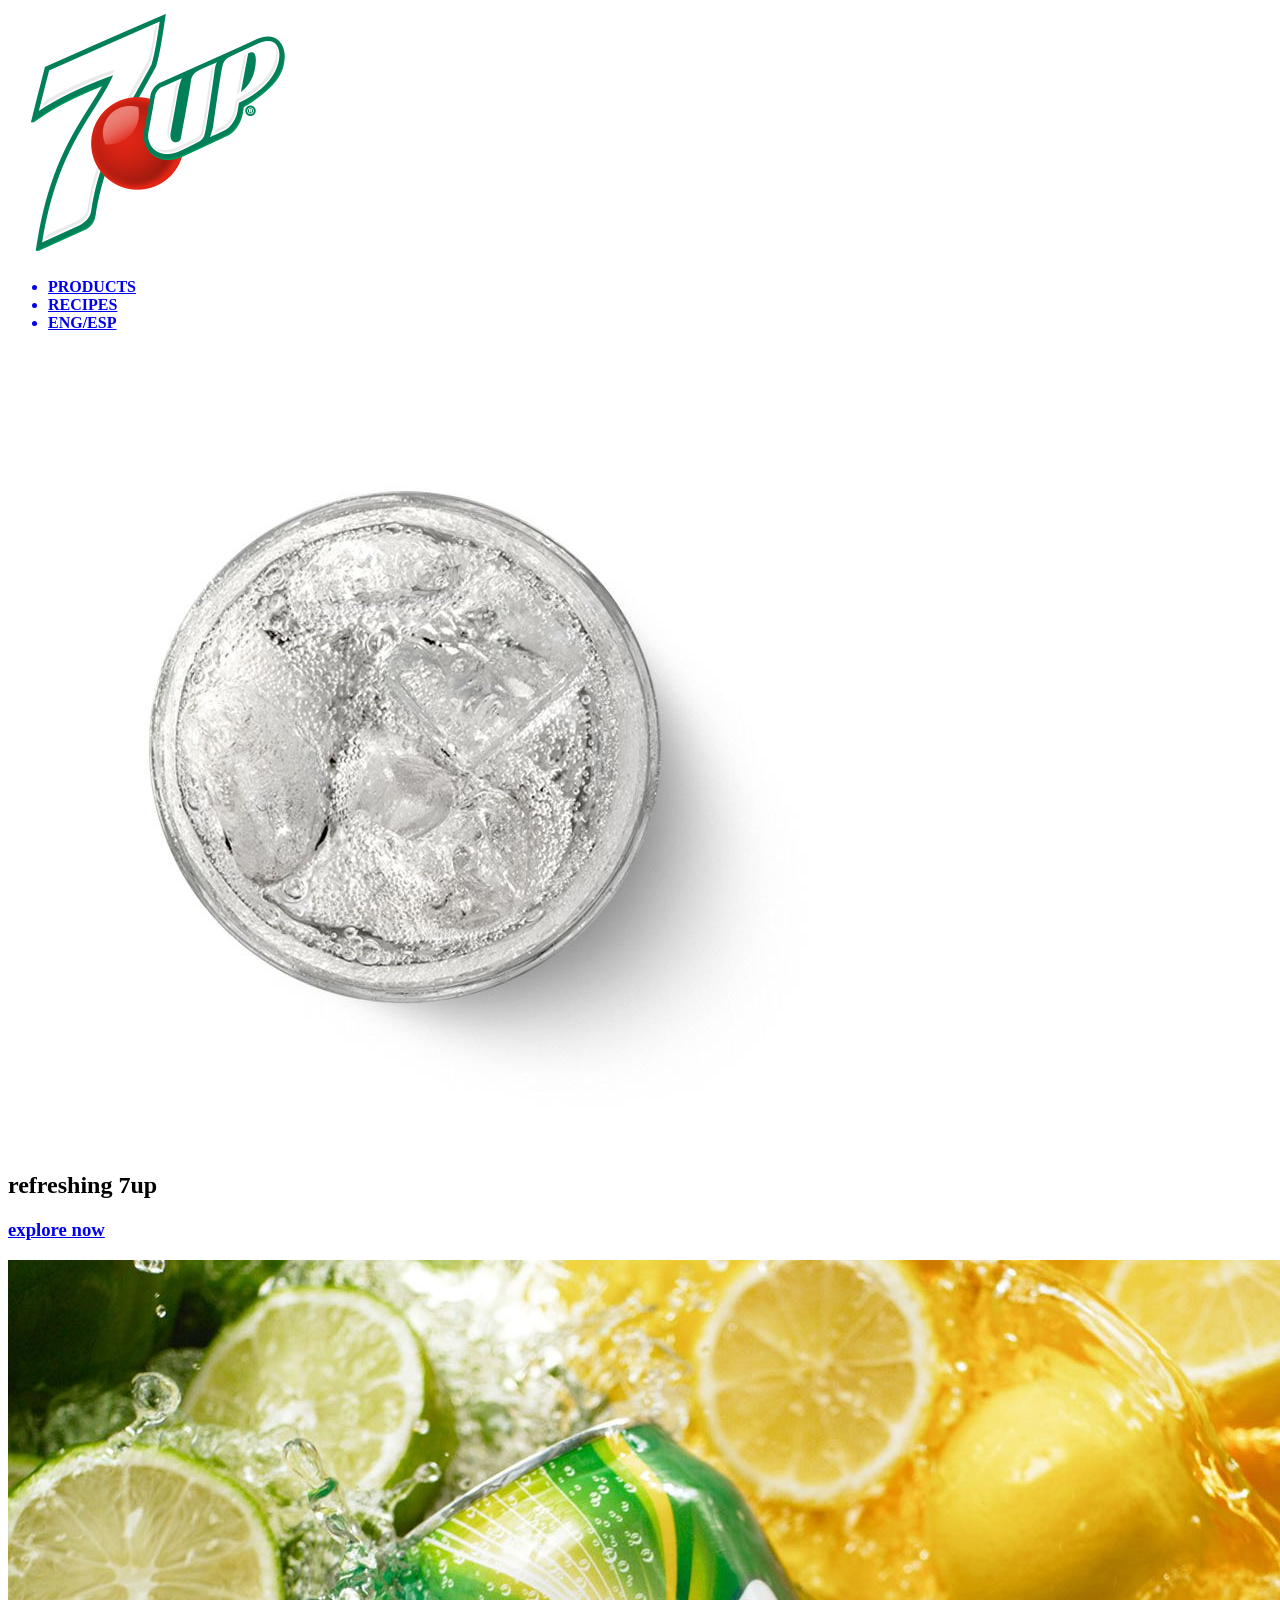
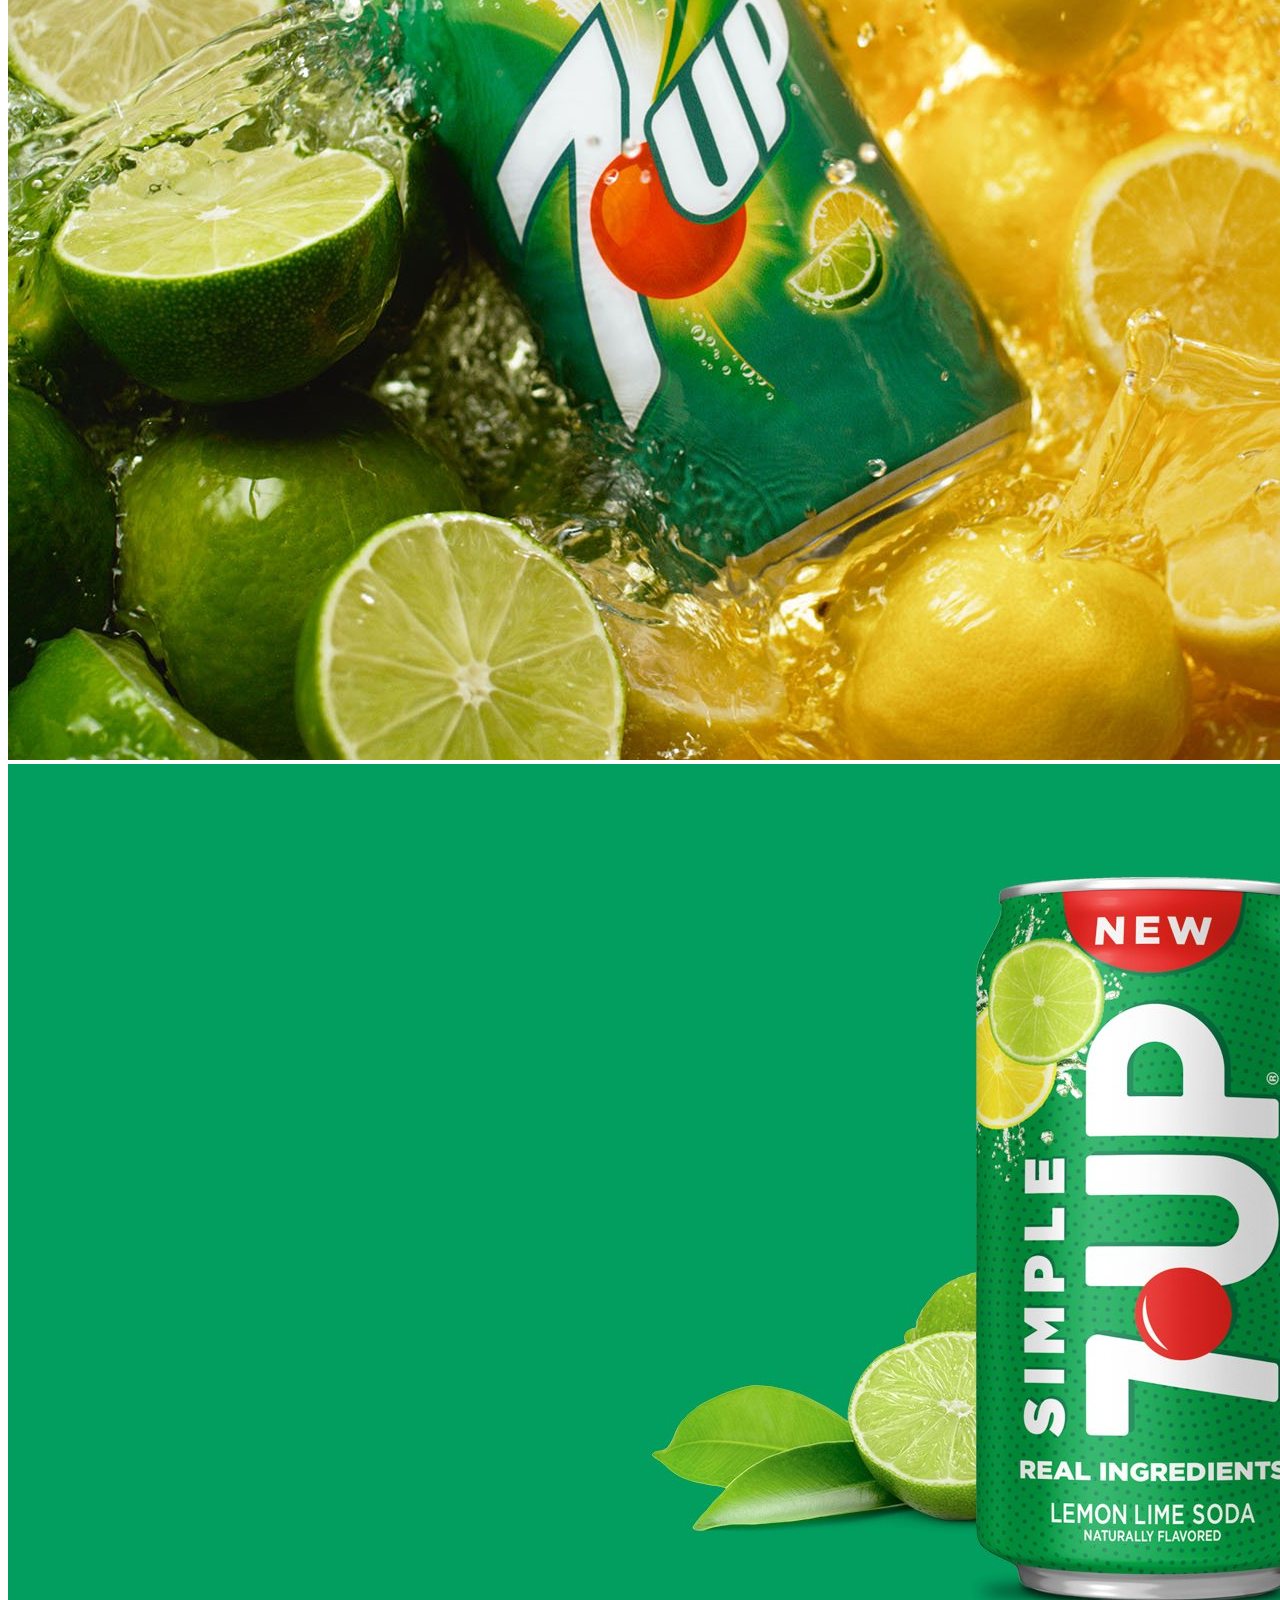
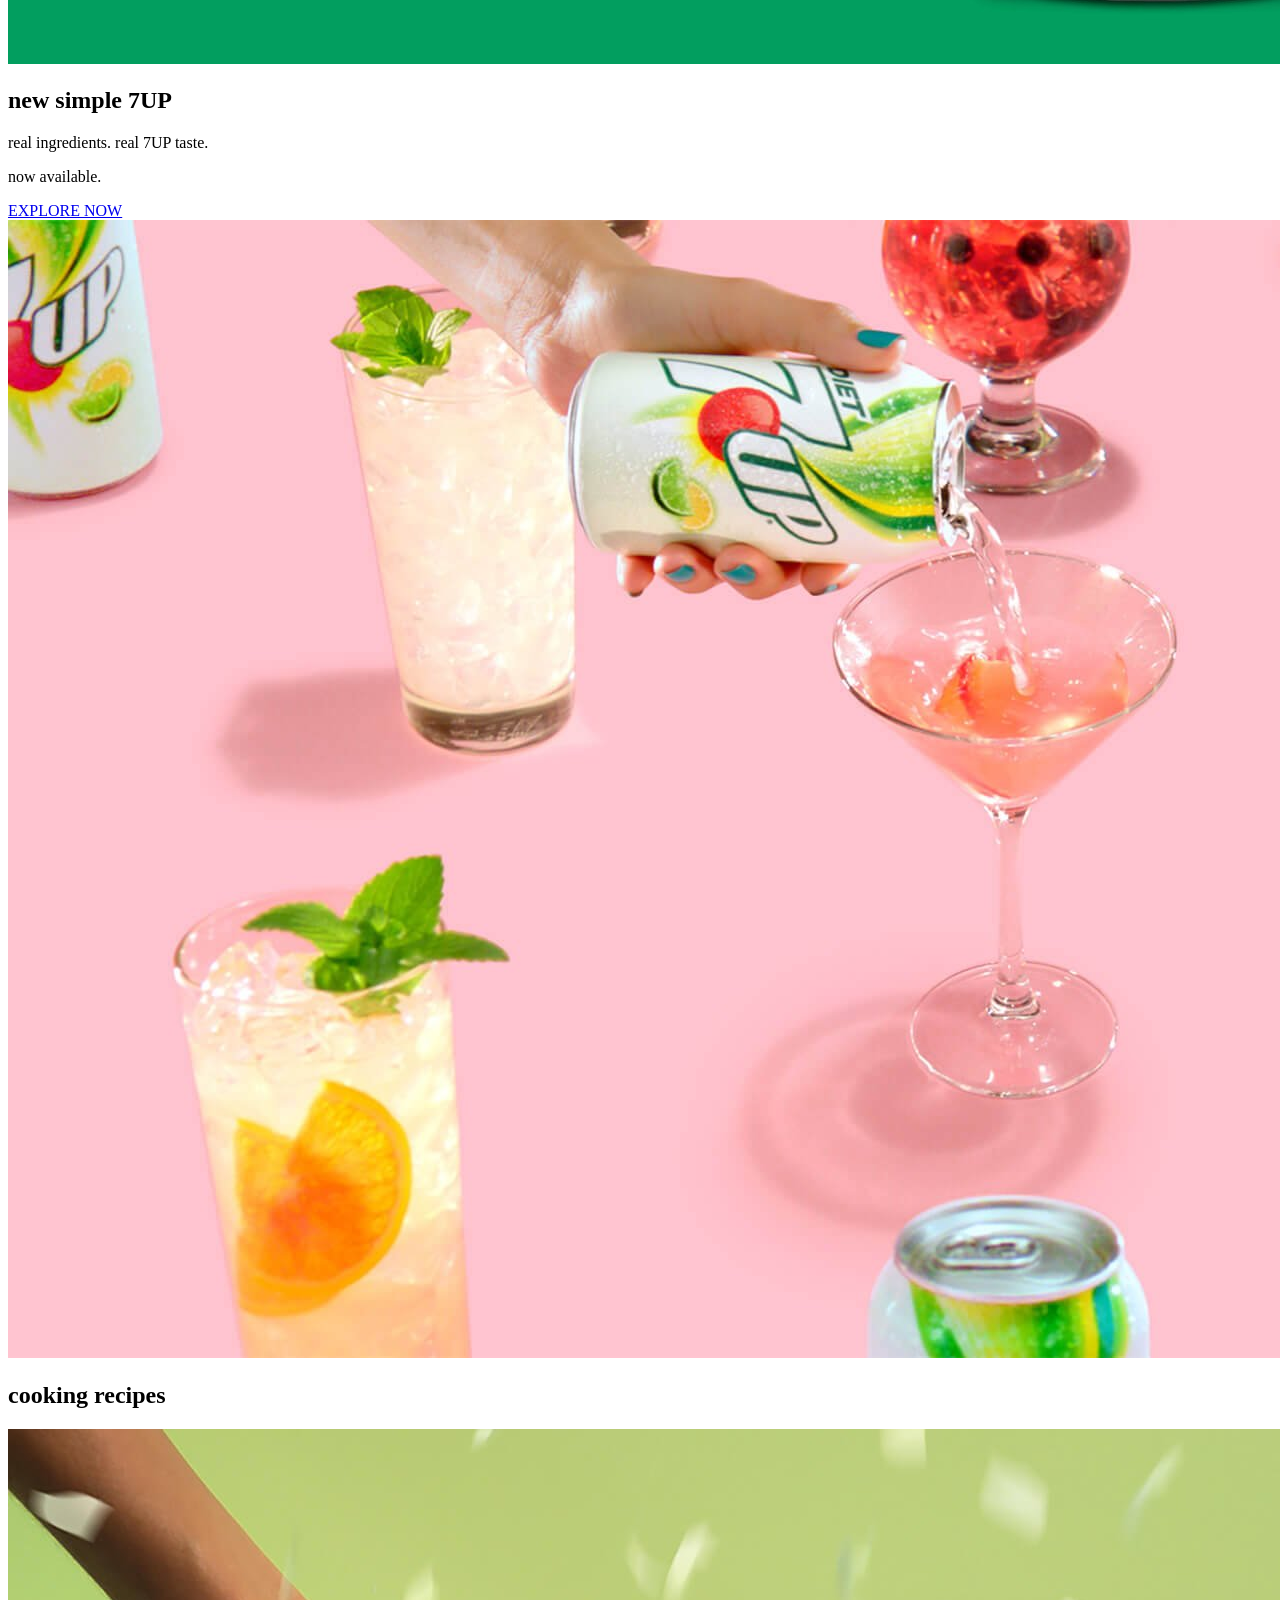
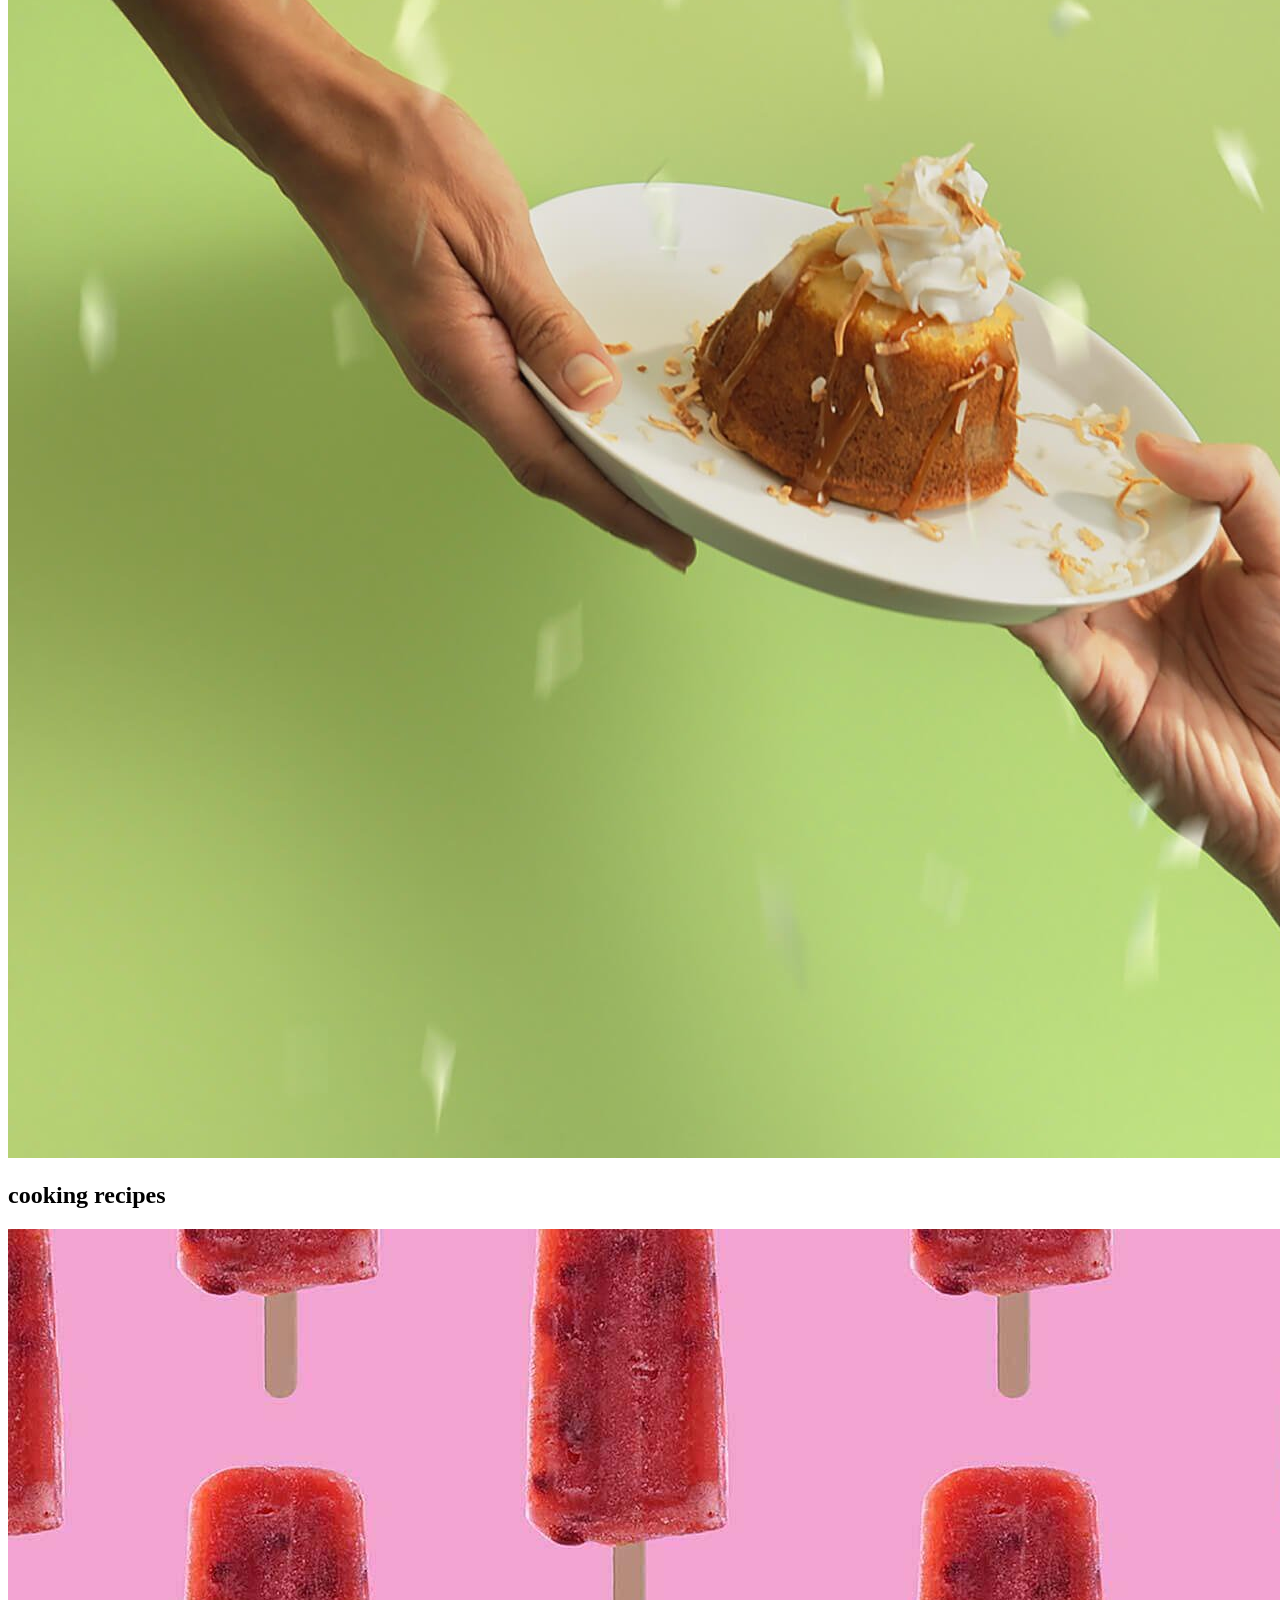
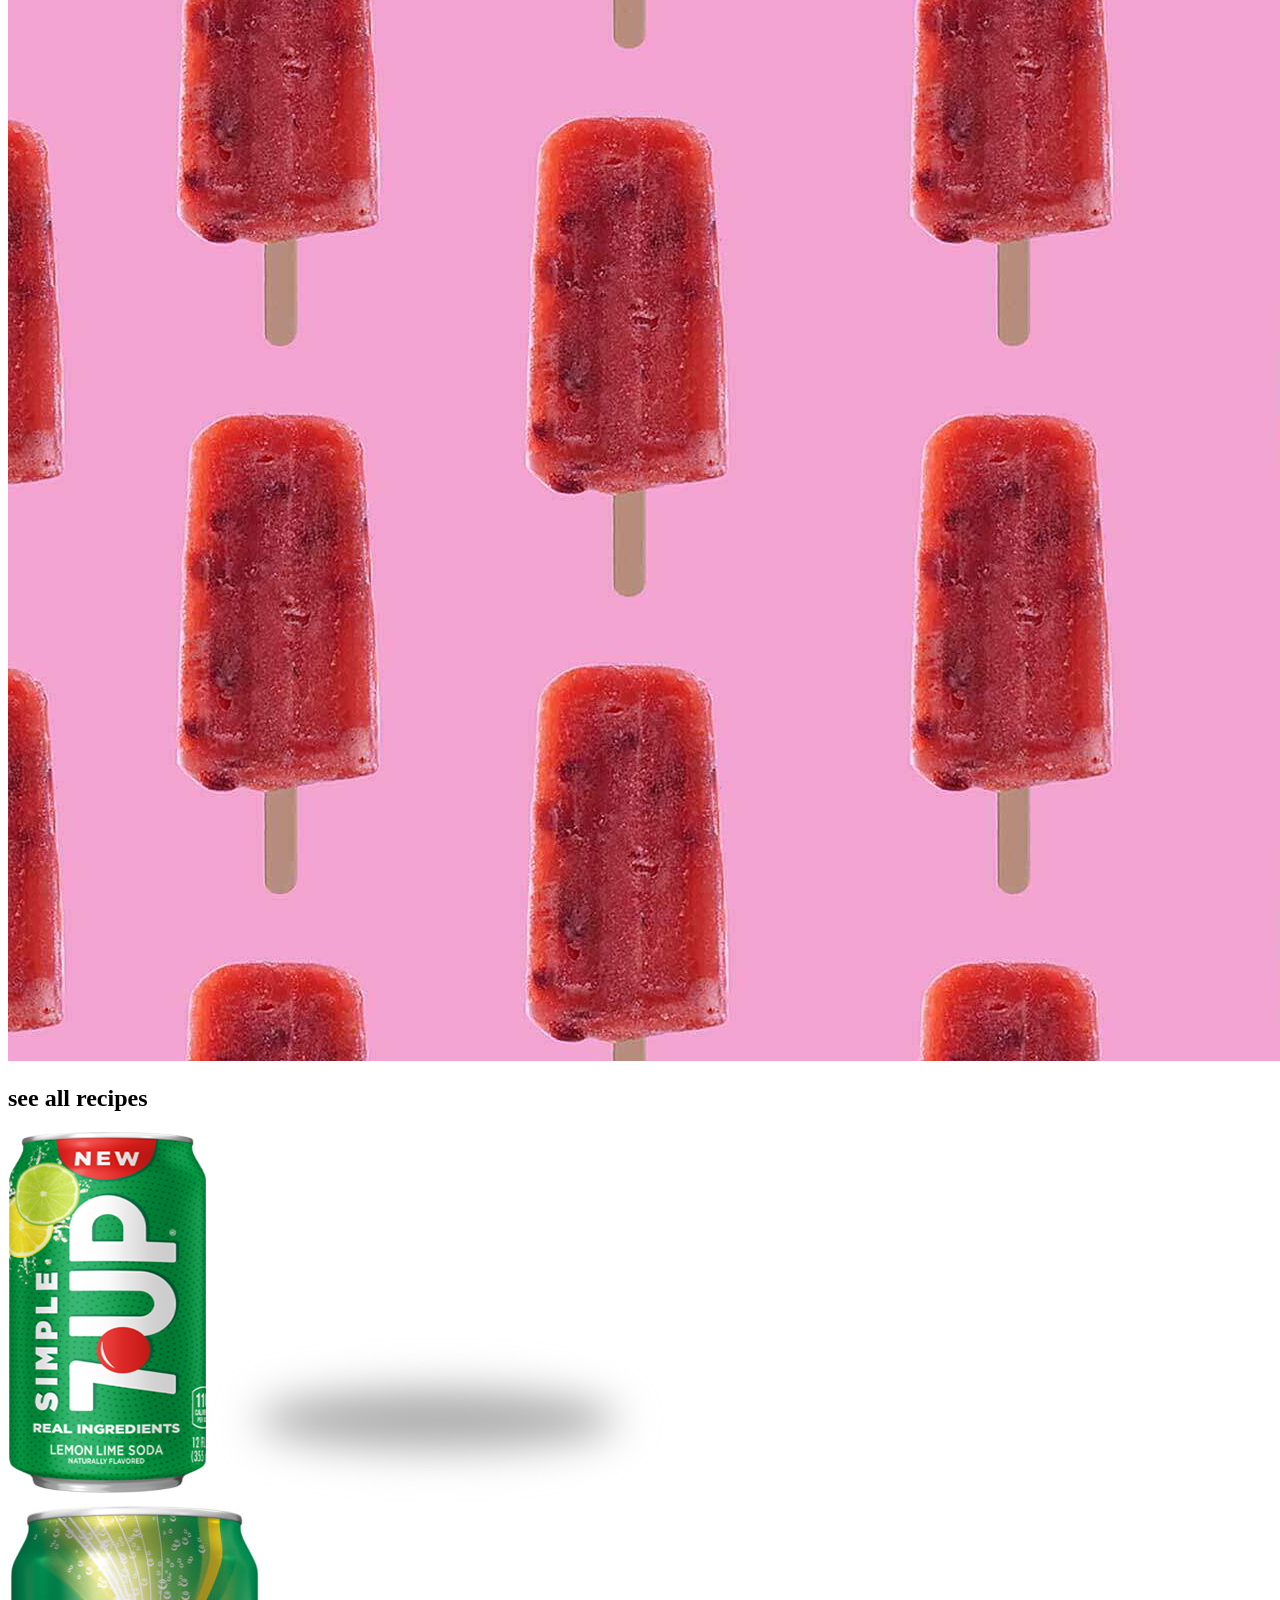
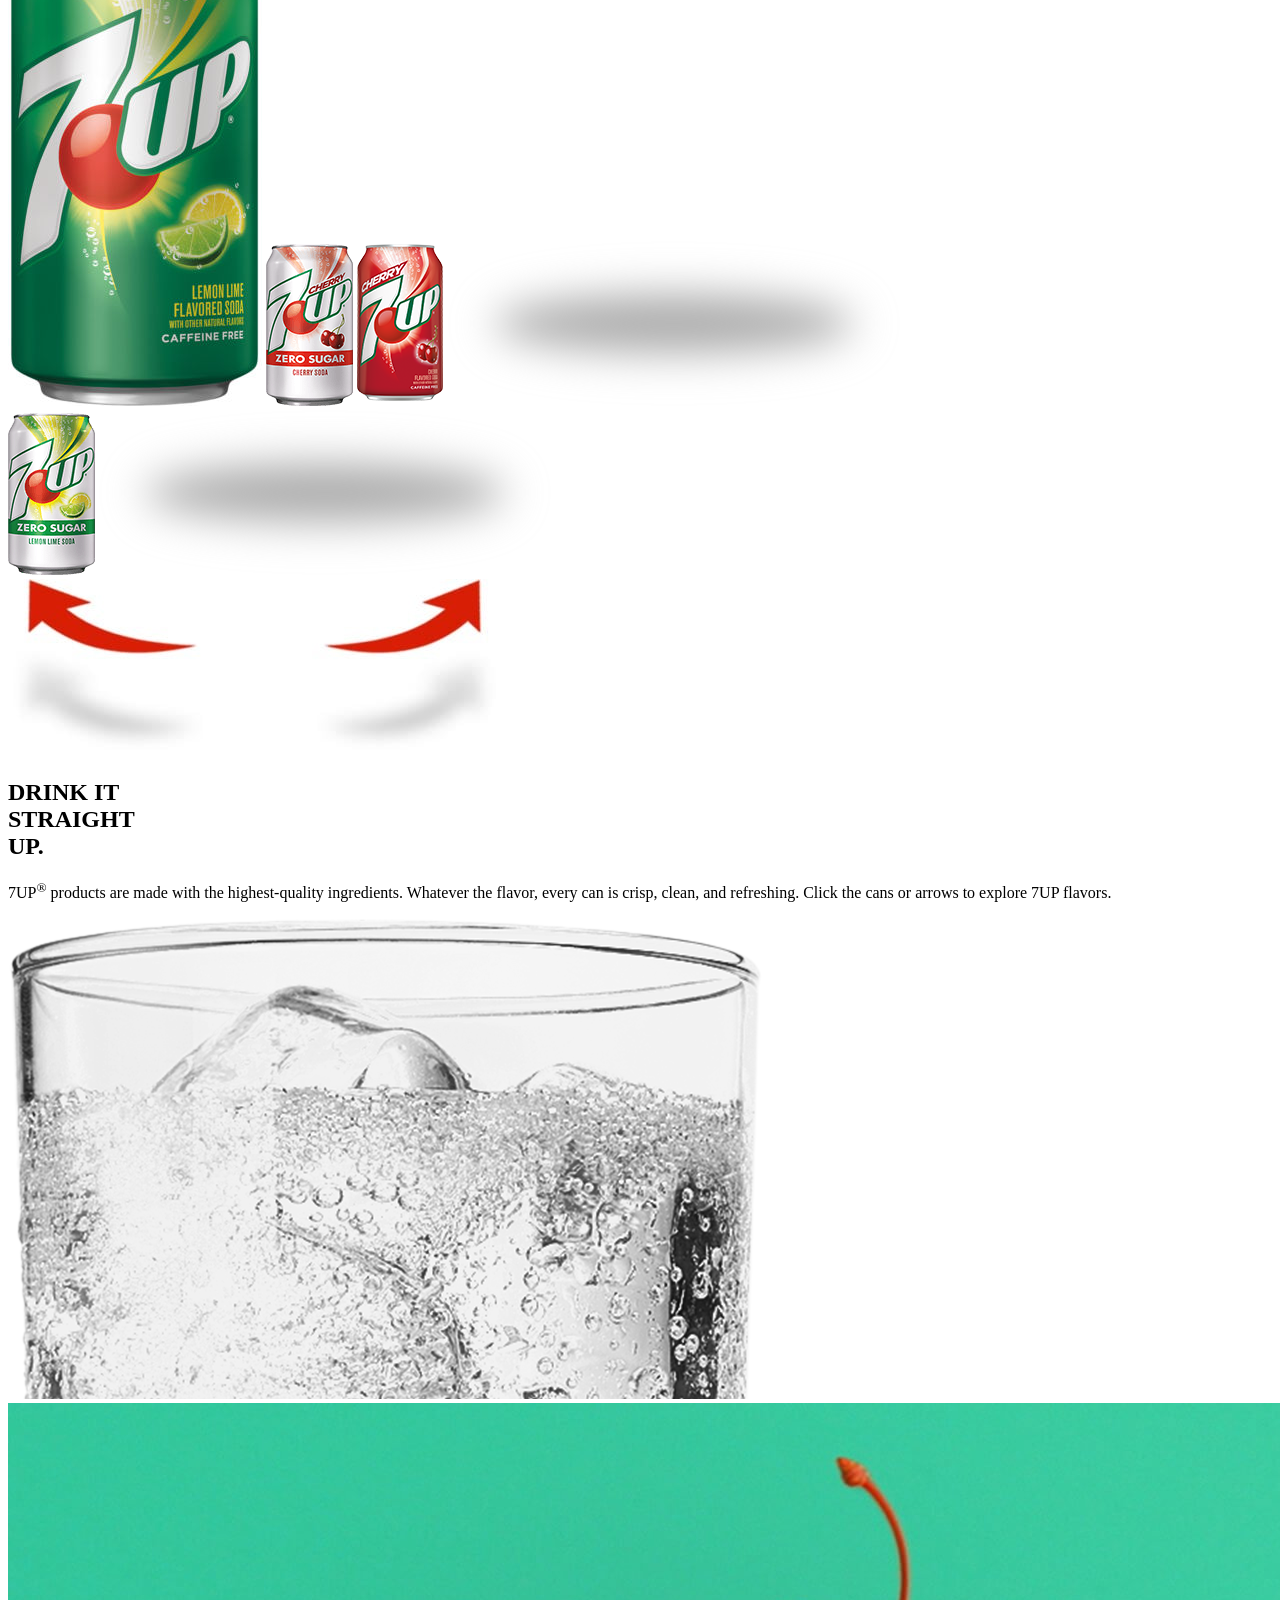
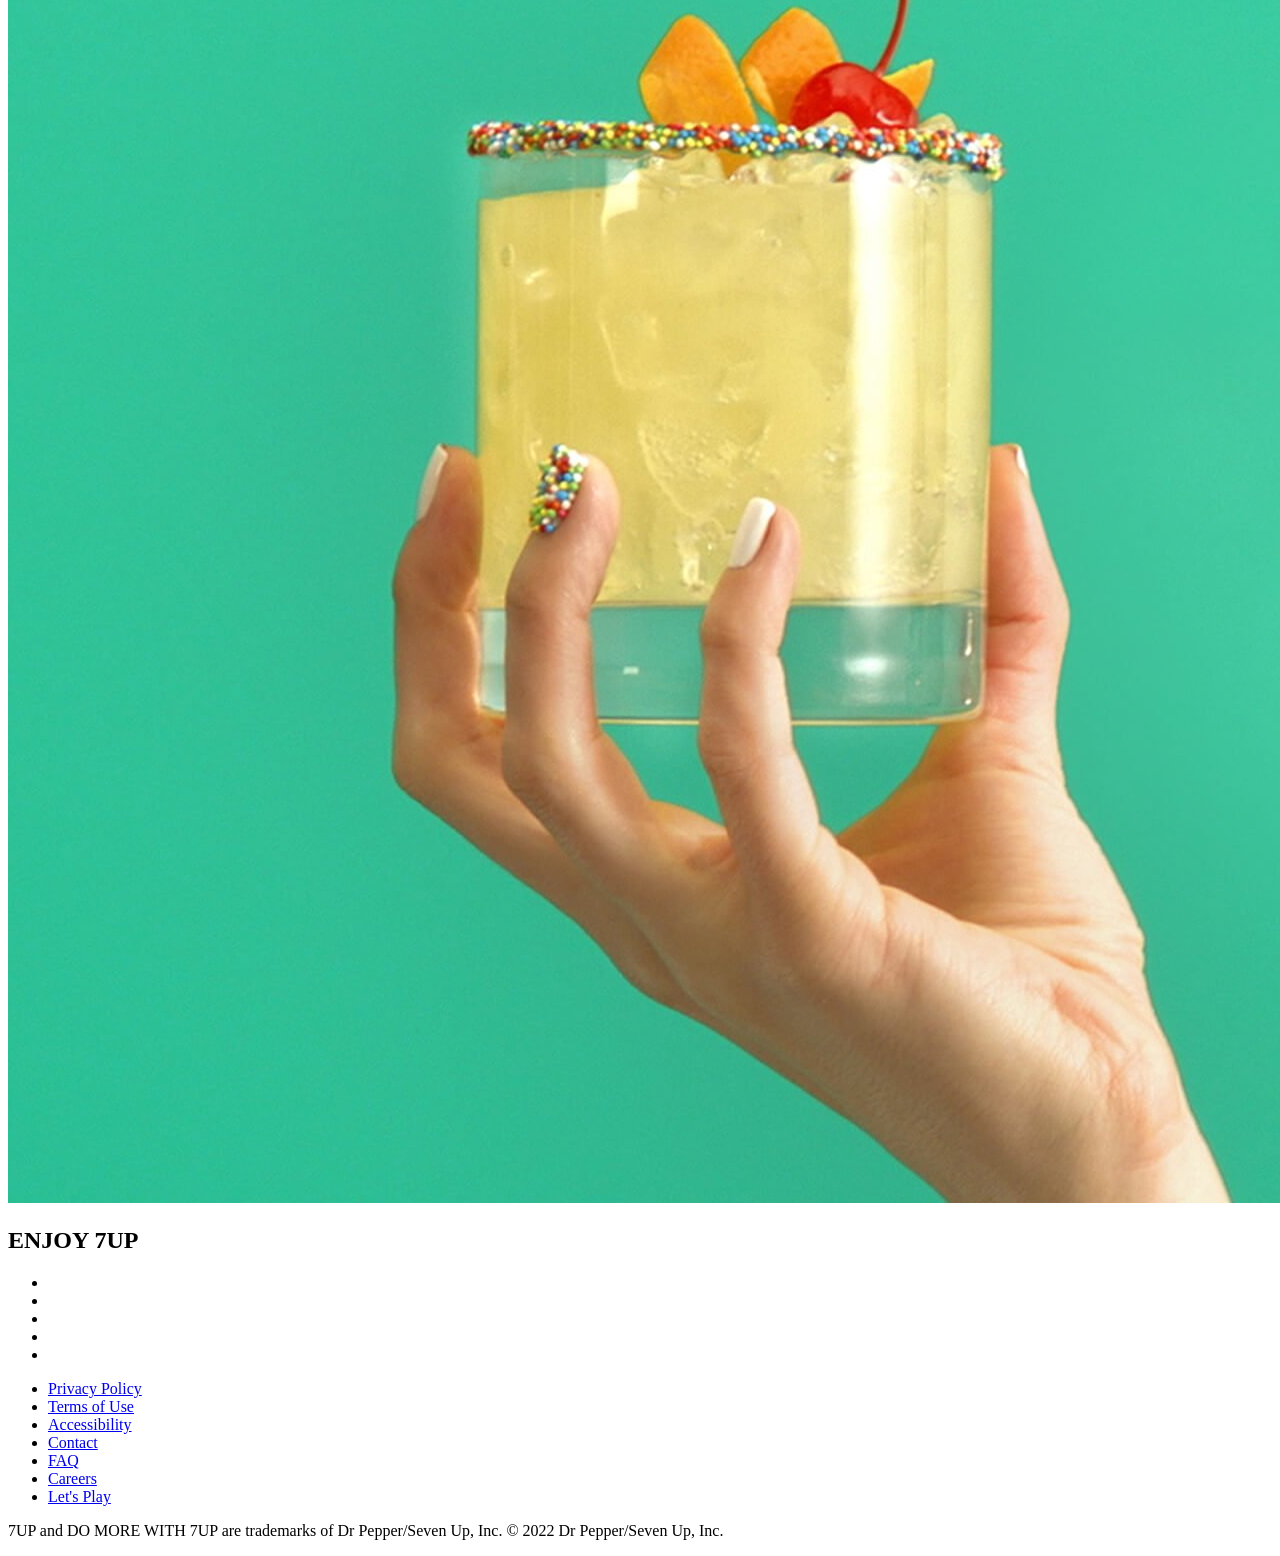
==== index.html @ 6bbe176e "fontawesome api link added" ====
<!DOCTYPE html>
<html lang="en">

<head>
    <meta charset="UTF-8">
    <meta http-equiv="X-UA-Compatible" content="IE=edge">
    <meta name="viewport" content="width=device-width, initial-scale=1.0">
    <title>Document</title>
    
    <link rel="stylesheet" href="css/style.css">

    <!-- Google Fonts -->
    <link rel="preconnect" href="https://fonts.googleapis.com">
    <link rel="preconnect" href="https://fonts.gstatic.com" crossorigin>
    <link
        href="https://fonts.googleapis.com/css2?family=Dancing+Script:wght@500&family=Nobile:wght@500&family=Roboto:wght@500&display=swap"
        rel="stylesheet">

</head>

<body>
    <section id="navigation">
        <nav class="navbar">

            <img src="images/7up-logo.png" alt="">

            <i class="fa-solid fa-bars"></i>

            <ul class="links">
                <a href="#">
                    <li style="font-weight: 600;">PRODUCTS</li>
                </a>
                <a href="#">
                    <li style="font-weight: 600;">RECIPES</li>
                </a>
                <a href="#">
                    <li style="font-weight: 600;">ENG/ESP</li>
                </a>
                <a href="#"><i class="fa-solid fa-magnifying-glass"></i></a>
            </ul>
        </nav>
    </section>

    <!-- HERO -->

    <section>
        <div class="hero">
            <div>
                <img src="images/7up.jpg" class="hero1stimg" alt="">
                <h2 class="refresh">refreshing 7up</h2>
                <a href="#">
                    <h3 class="link">explore now</h3>
                </a>
            </div>
            <div>
                <img src="images/7up_featured.jpg" class="hero2ndimg" alt="">
            </div>
        </div>
    </section>

    <!-- SECOND SECTION -->
    <section>
        <div class="simplebanner">
            <img src="images/7up-simple-banner.jpg" class="bannerimg" alt="">
            <div class="simple7up">
                <h1>new simple 7UP</h1>
                <P>real ingredients. real 7UP taste.</P>
                <P class="p2">now available.</P>
                <a href="#">
                    EXPLORE NOW
                </a>
            </div>
        </div>
        <div class="one">
            <img src="images/module_cocktail.jpg" alt="">
            <h1>cooking recipes</h1>
        </div>
        <div class="two">
            <img src="images/module_cooking.jpg" alt="">
            <h1>cooking recipes</h1>
        </div>
        <div class="three">
            <img src="images/module_seeall.jpg" alt="">
            <h1>see all recipes</h1>
        </div>
    </section>

    <section class="carousel">
        <div class="part1">
            <div>
                <img src="images/img1.png" class="image1" alt="">
                <img src="images/bottle-shadow.png" class="image1shadow" alt="">
            </div>
            <div class="c2">
                <img src="images/img2.jpg" class="image2" alt="">
                <img src="images/img2bkshadow.png" class="backshadow" alt="">
                <img src="images/img2bkshadow2.png" class="backshadow1" alt="">
                <img src="images/bottle-shadow.png" class="image2shadow" alt="">
            </div>
            <div class="c3">
                <img src="images/img3.png" class="image3" alt="">
                <img src="images/bottle-shadow.png" class="image3shadow" alt="">
            </div>
            <img src="images/arrows-products.jpg" class="arrows" alt="">
        </div>
        <div class="part2">
            <h1>DRINK IT
                <br>
                STRAIGHT
                <br>
                UP<span class="redstop">.</span>
            </h1>

            <p>
                7UP<sup>®</sup> products are made with the highest-quality ingredients. Whatever the flavor, every can
                is crisp, clean, and refreshing. Click the cans or arrows to explore 7UP flavors.
            </p>

            <img src="images/product_glass.png" alt="">
        </div>
    </section>

    <!-- FOOTER SECTION -->

    <section id="footer">
        <div class="contain">
            <img src="images/footer-bg.jpg" class="footerimg" alt="">

            <div class="enjoy">
                <h1>ENJOY 7UP</h1>
            </div>

            <div class="footerbox">
                <nav class="footerbar">
                    <ul>
                        <li><a href="#"><i class="fa-brands fa-facebook-f navcontent"></i></a></li>
                        <li><a href="#"><i class="fa-brands fa-pinterest  navcontent"></i></a></li>
                        <li><a href="#"><i class="fa-brands fa-instagram  navcontent"></i></a></li>
                        <li><a href="#"><i class="fa-brands fa-twitter  navcontent"></i></a></li>
                        <li><a href="#"><i class="fa-brands fa-youtube  navcontent"></i></a></li>
                    </ul>
                    <ul class="footerlinks">
                        <li><a href="#" class="navcontent fl"> Privacy Policy</a></li>
                        <li><a href="#" class="navcontent fl">Terms of Use</a></li>
                        <li><a href="#" class="navcontent fl">Accessibility</a></li>
                        <li><a href="#" class="navcontent fl">Contact</a></li>
                        <li><a href="#" class="navcontent fl">FAQ</a></li>
                        <li><a href="#" class="navcontent fl">Careers</a></li>
                        <li><a href="#" class="navcontent fl">Let's Play</a></li>
                    </ul>
                </nav>
                <p>7UP and DO MORE WITH 7UP are trademarks of Dr Pepper/Seven Up, Inc. © 2022 Dr Pepper/Seven Up, Inc.
                </p>
            </div>
        </div>
    </section>
</body>

</html>
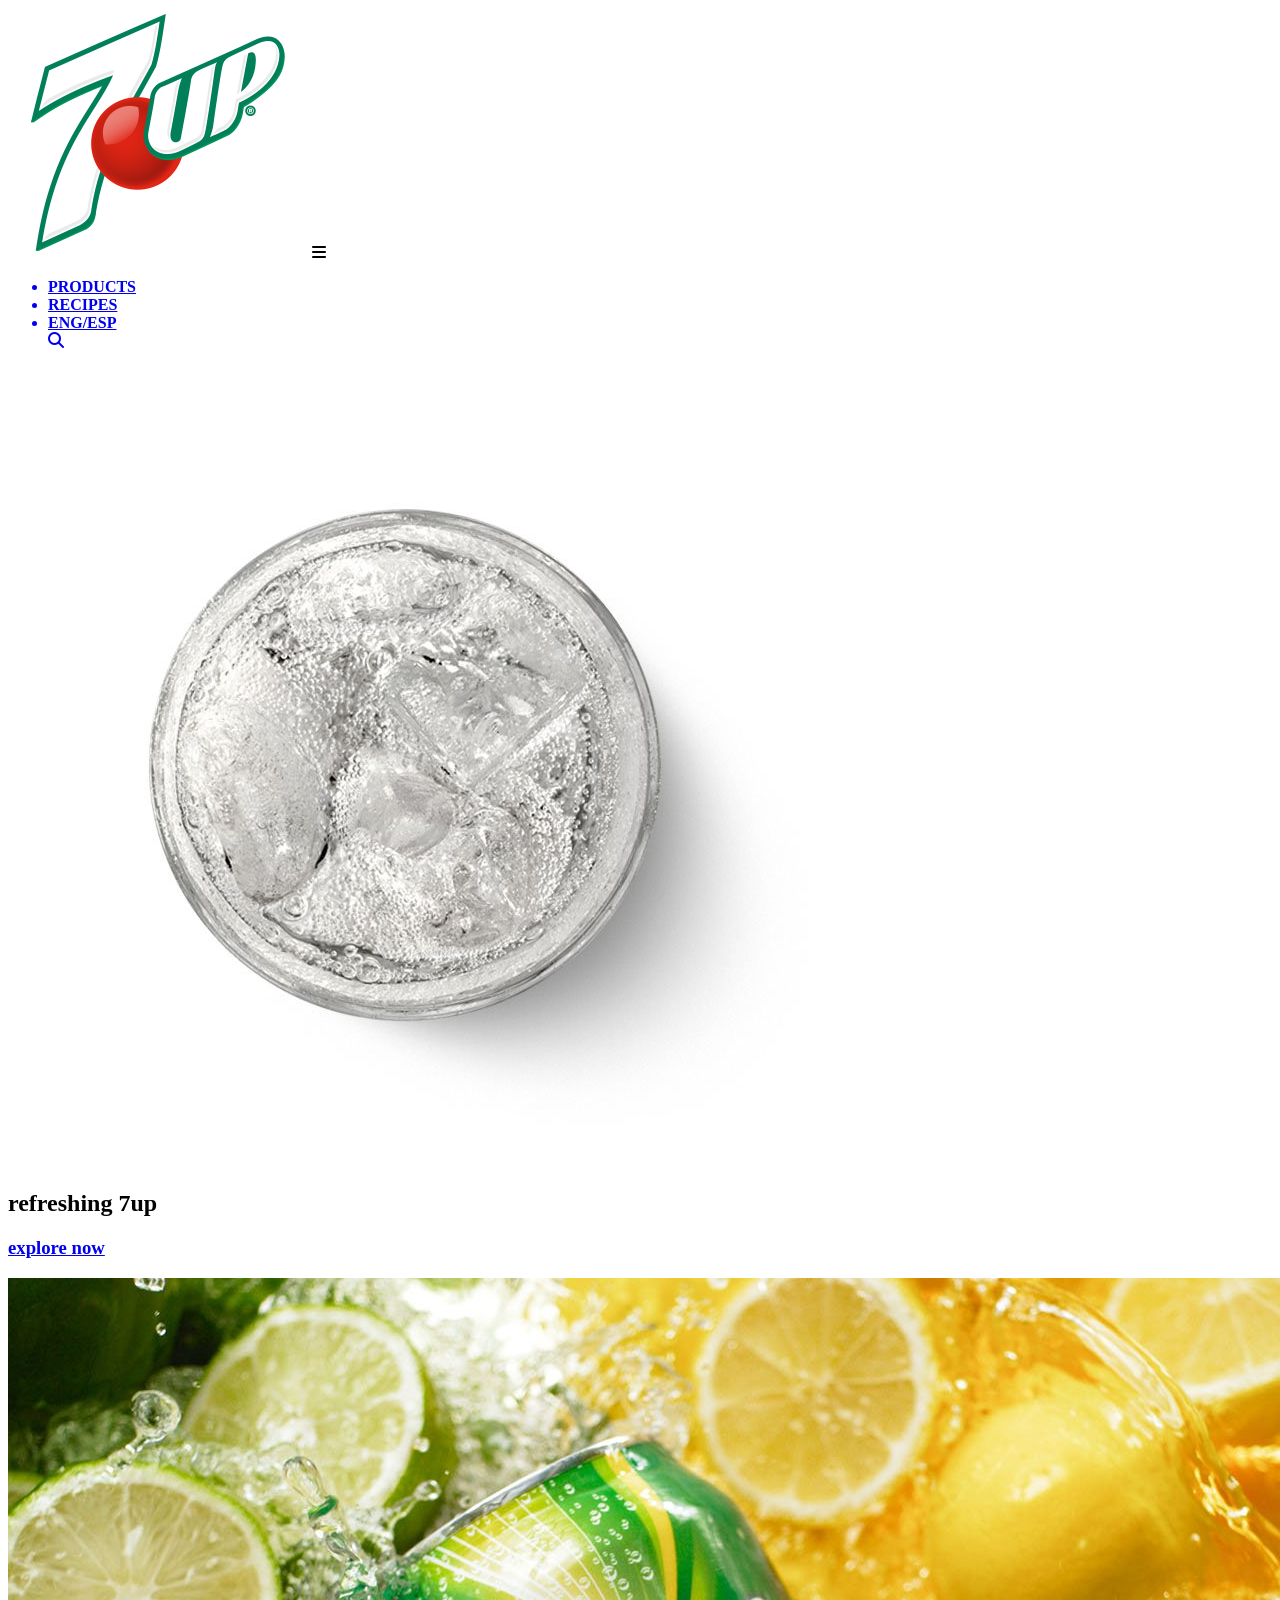
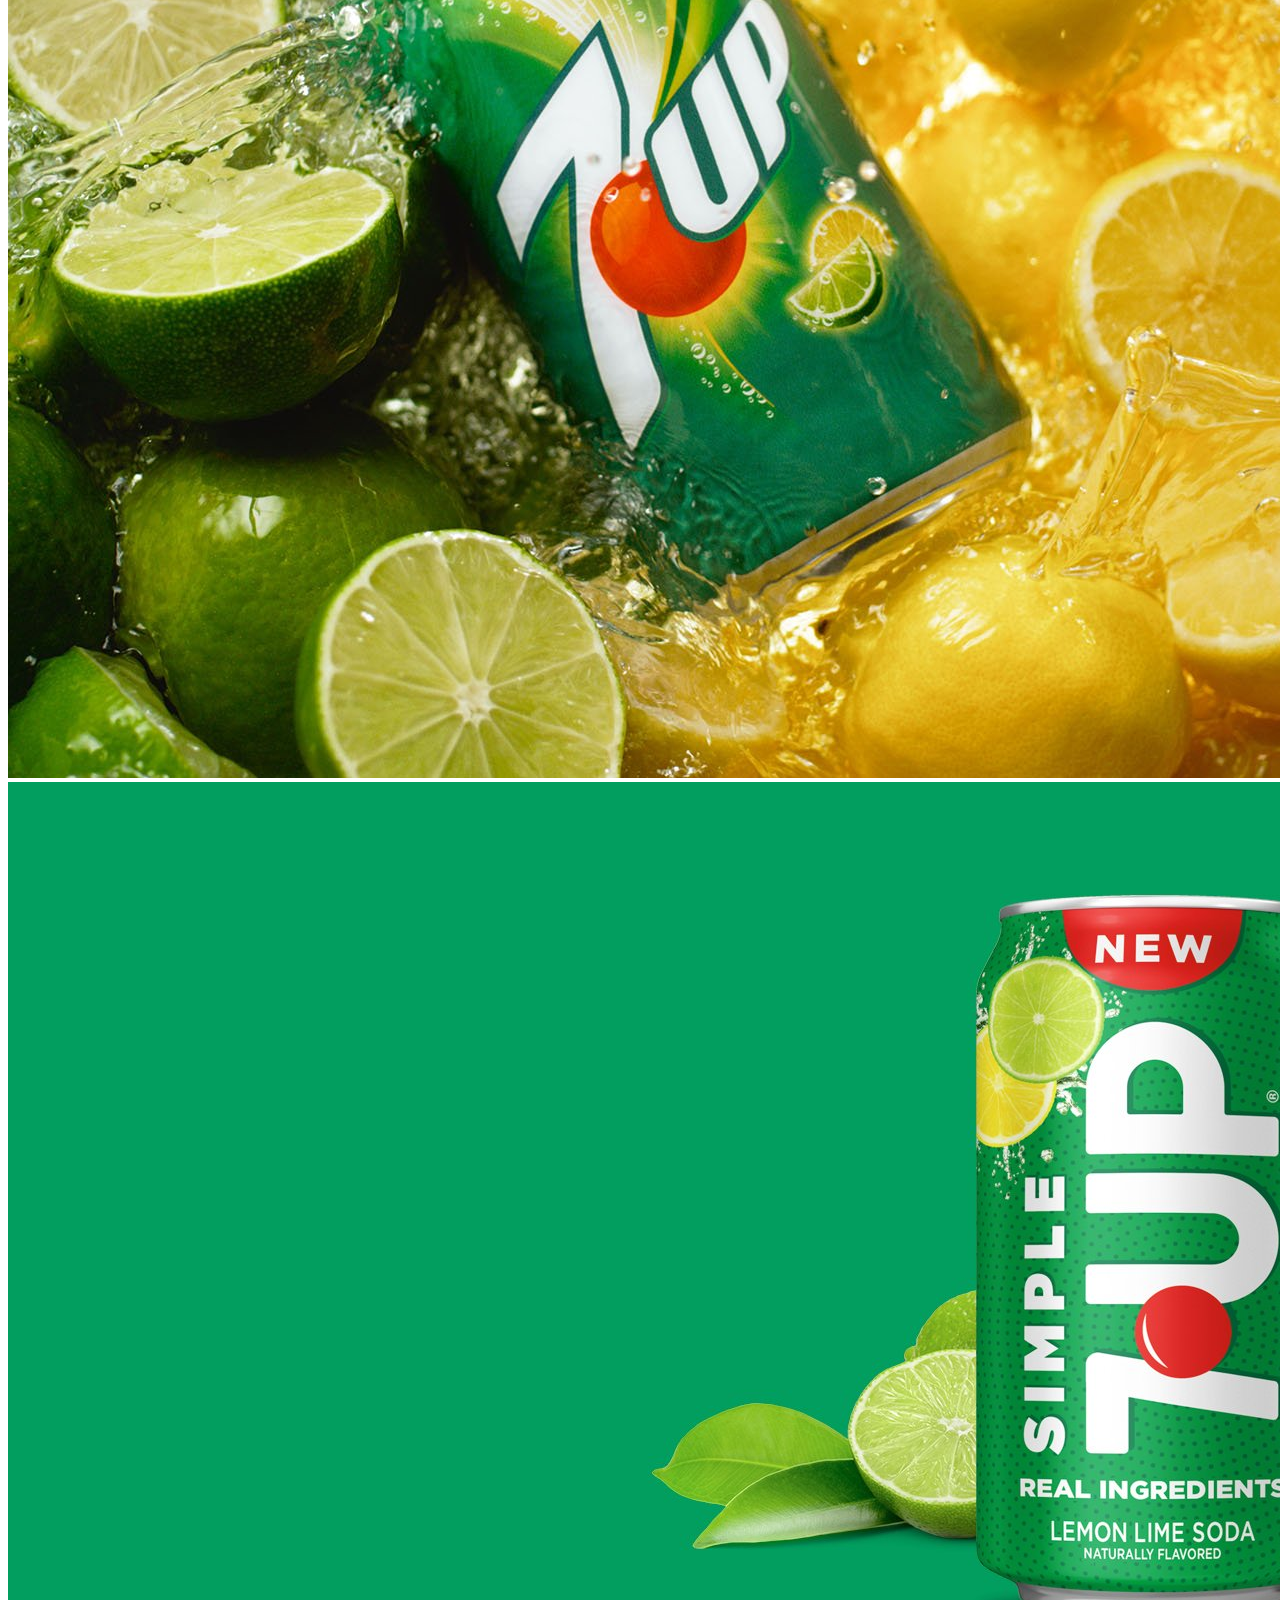
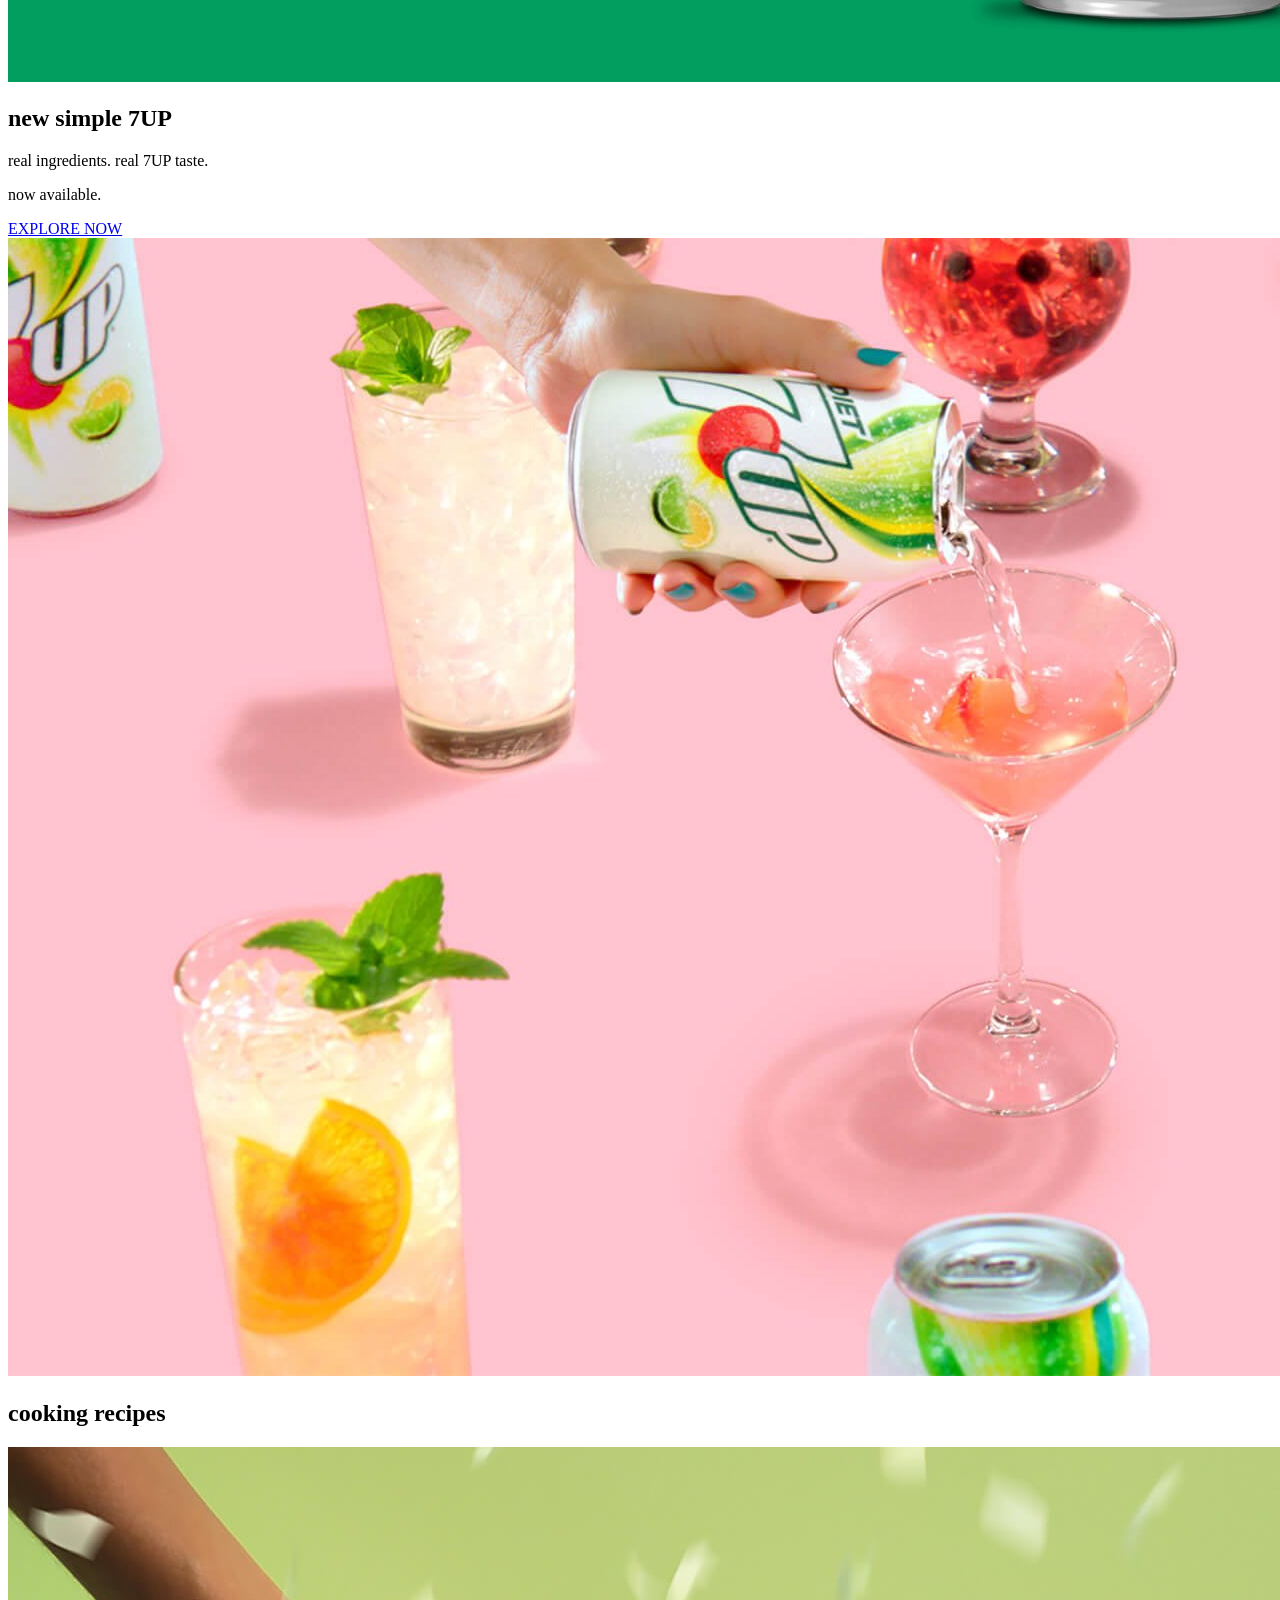
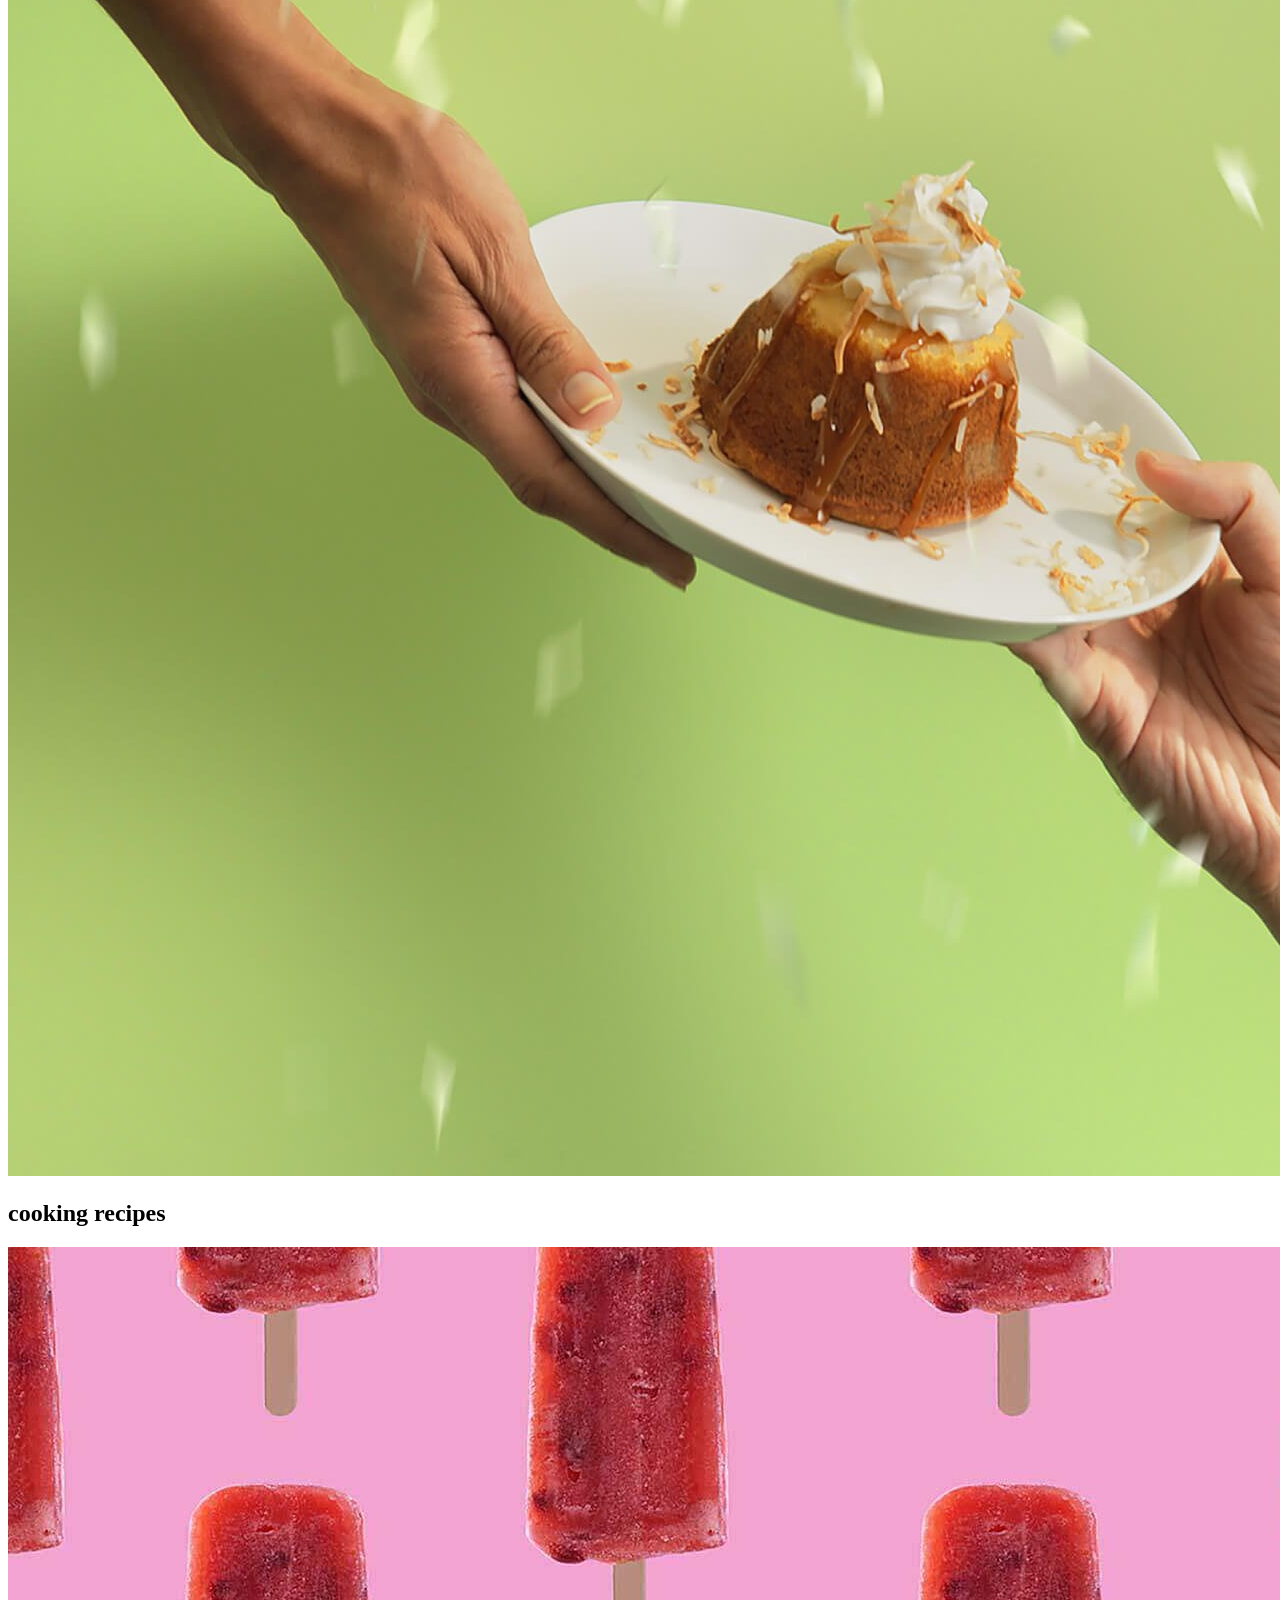
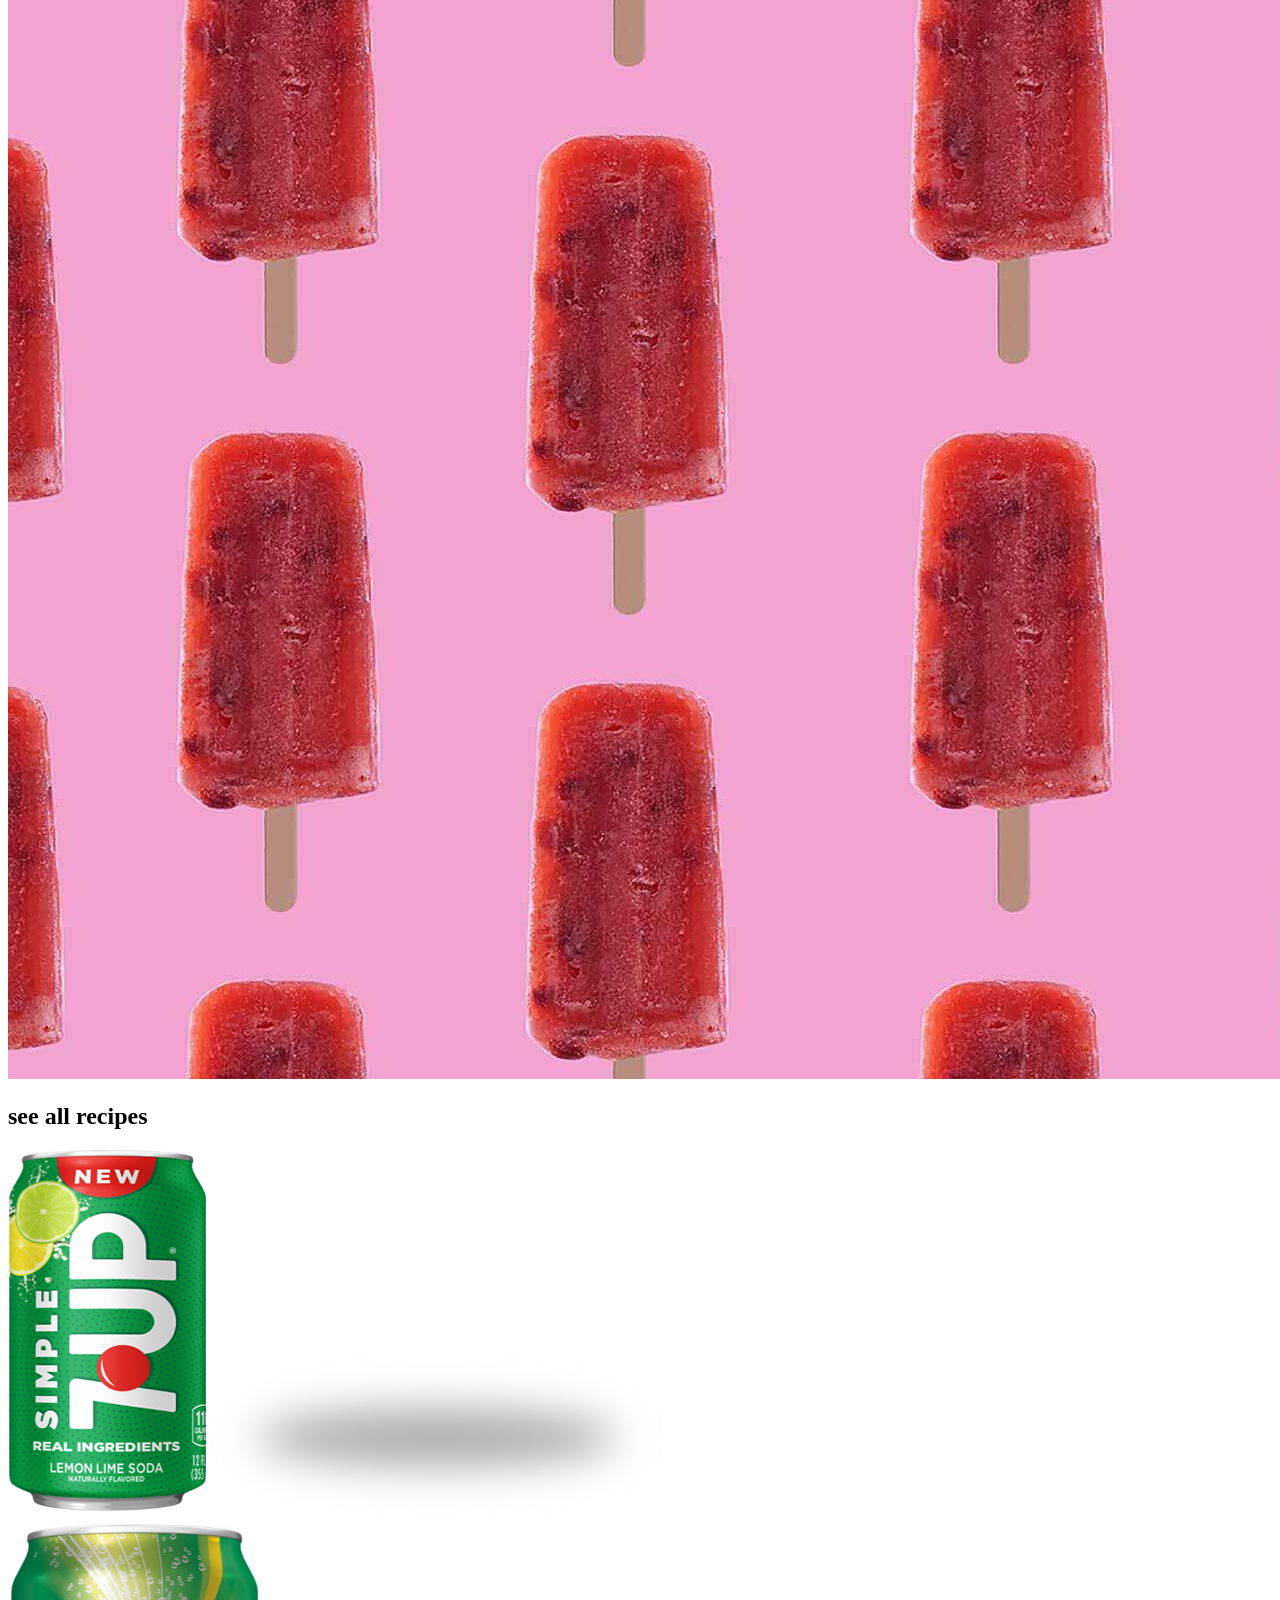
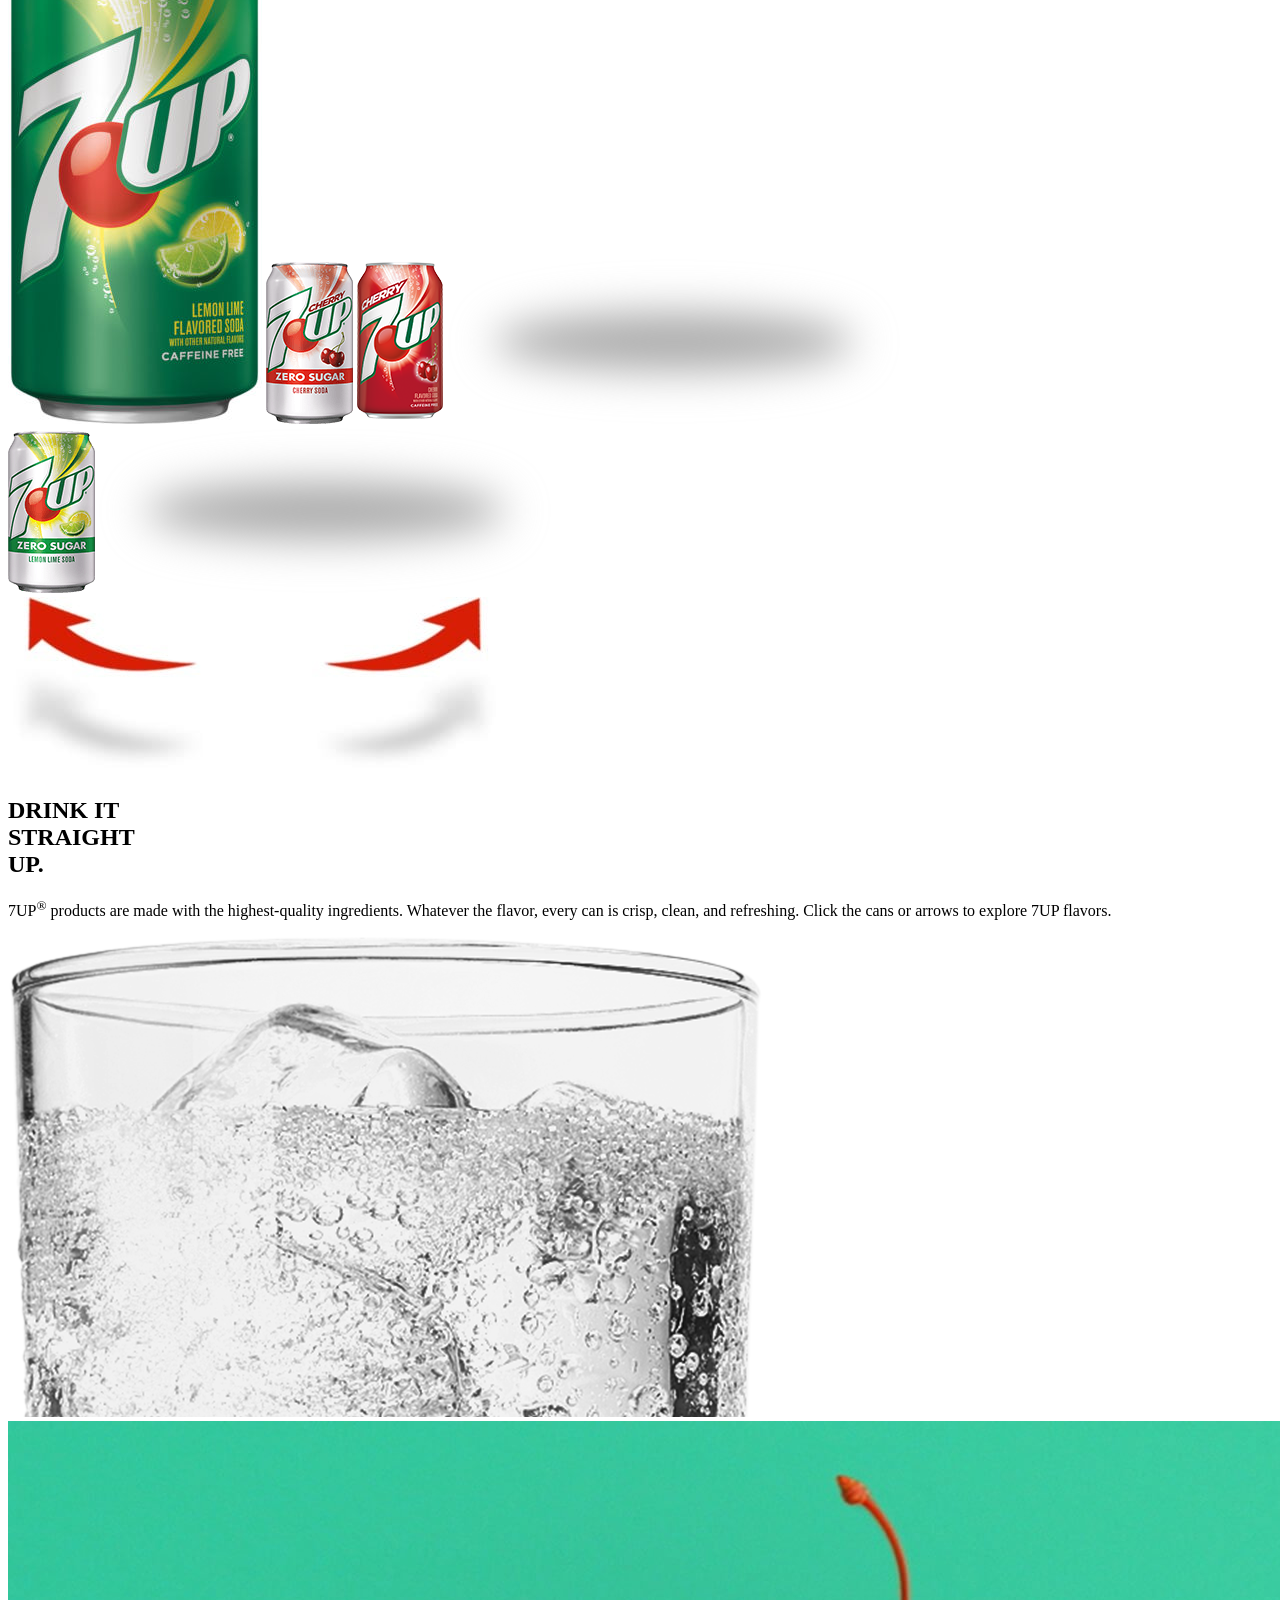
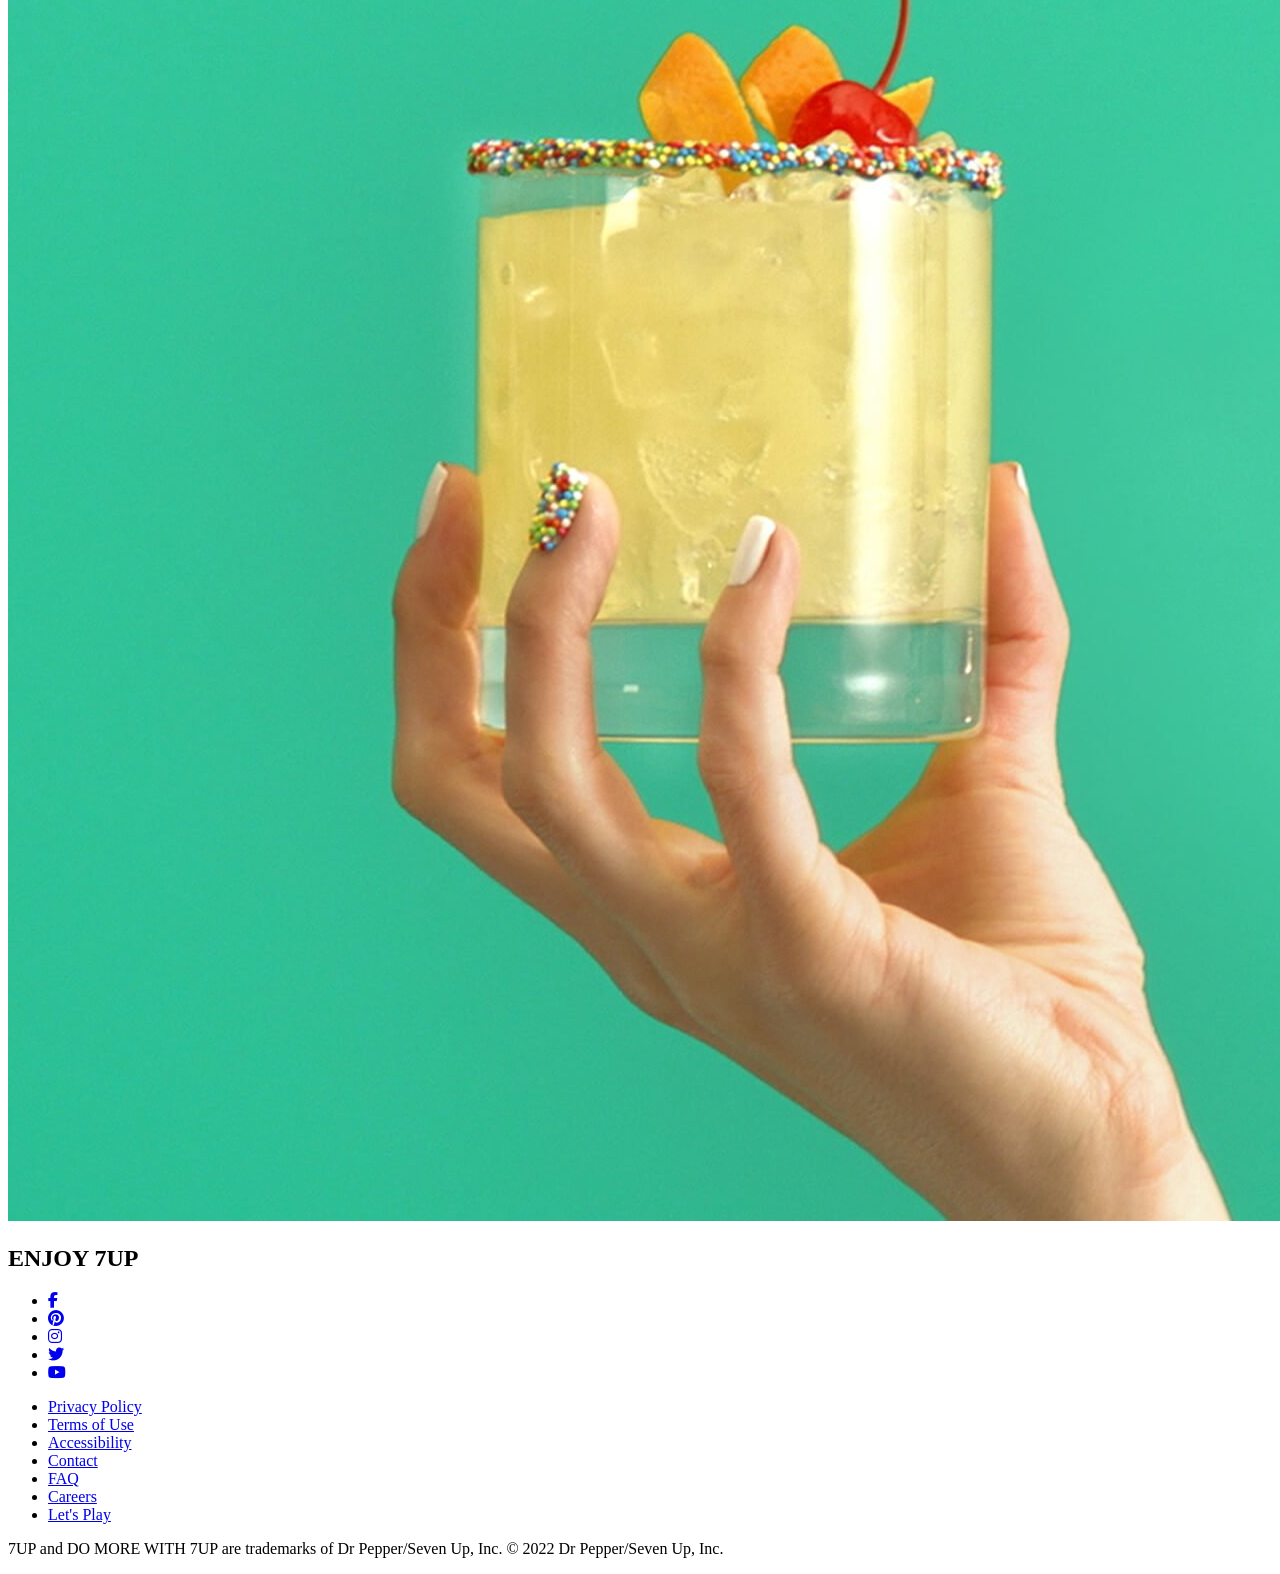
==== commit f5d696ca: "google font api updated" ====
--- a/index.html
+++ b/index.html
@@ -5,8 +5,9 @@
     <meta charset="UTF-8">
     <meta http-equiv="X-UA-Compatible" content="IE=edge">
     <meta name="viewport" content="width=device-width, initial-scale=1.0">
-    <title>Document</title>
-    
+    <title>7up Website Cloning</title>
+
+    <link href="https://cdnjs.cloudflare.com/ajax/libs/font-awesome/6.5.1/css/all.min.css" rel="stylesheet">
     <link rel="stylesheet" href="css/style.css">
 
     <!-- Google Fonts -->
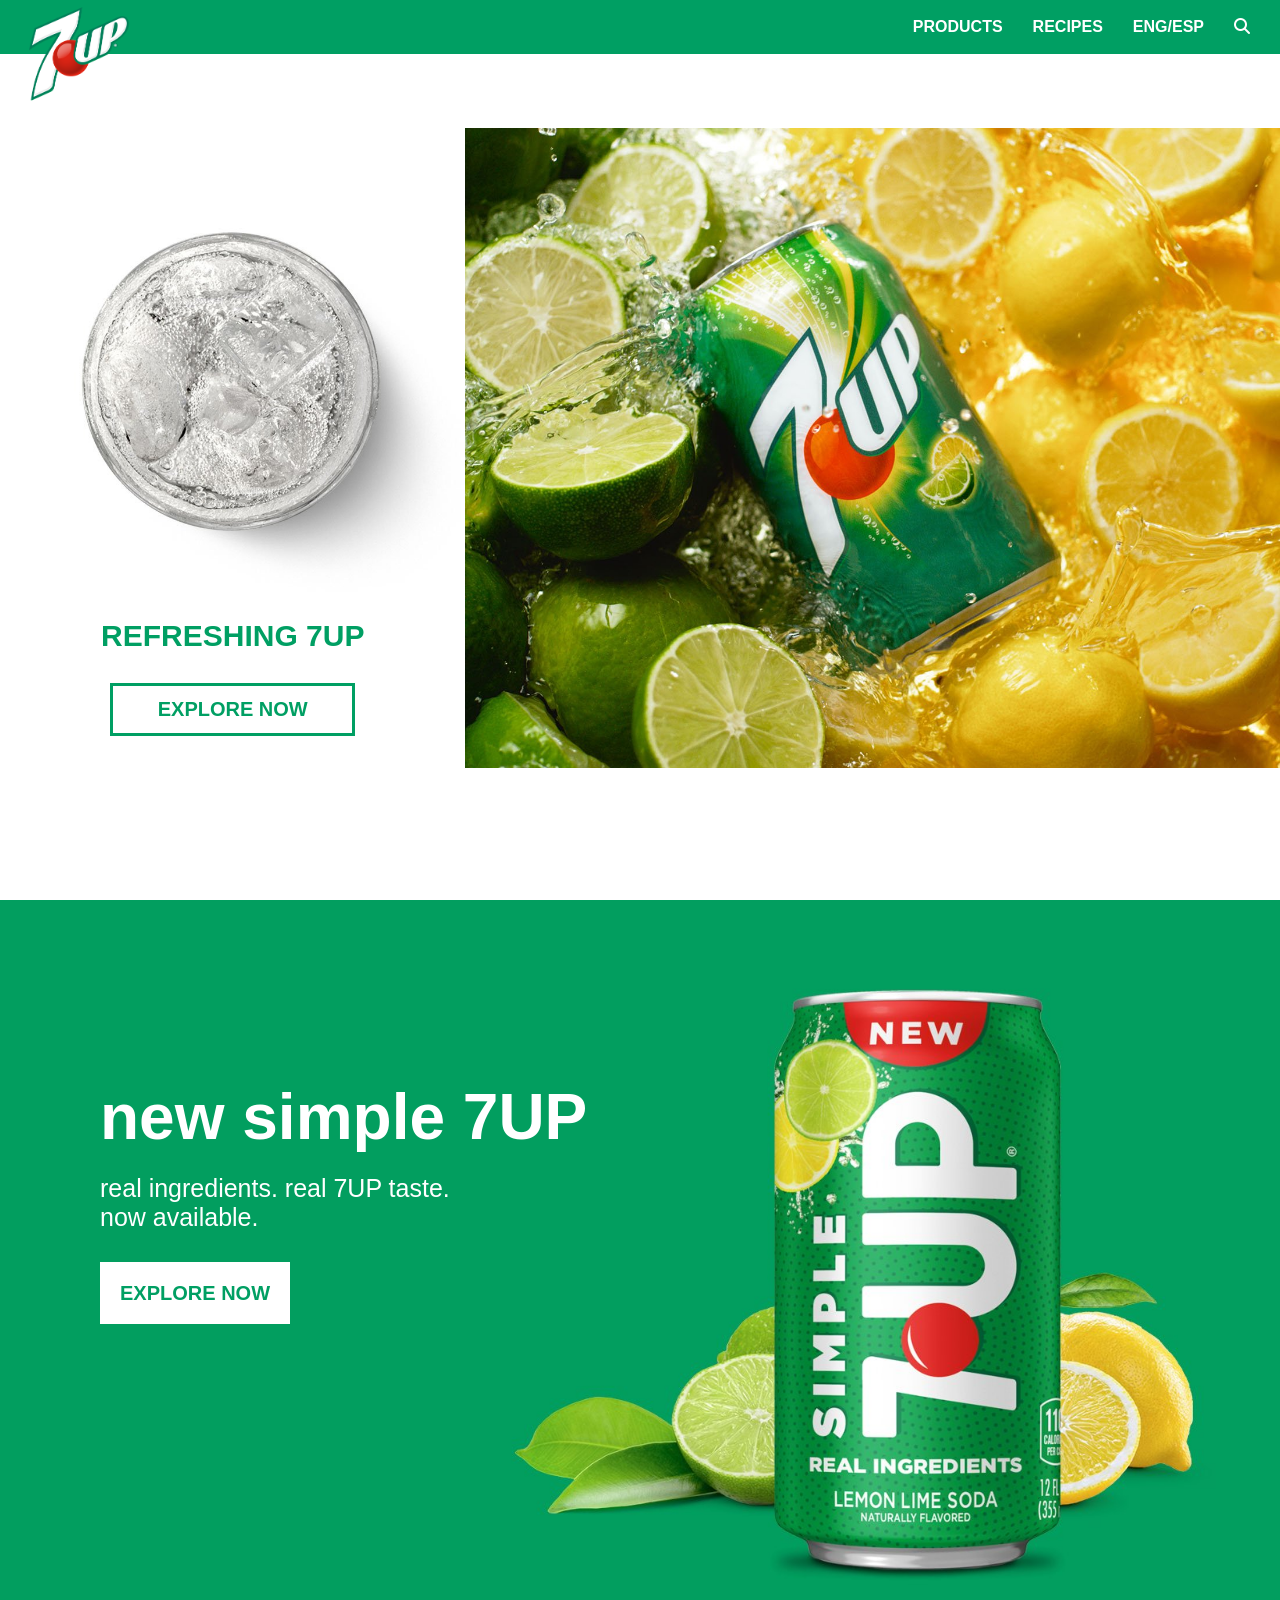
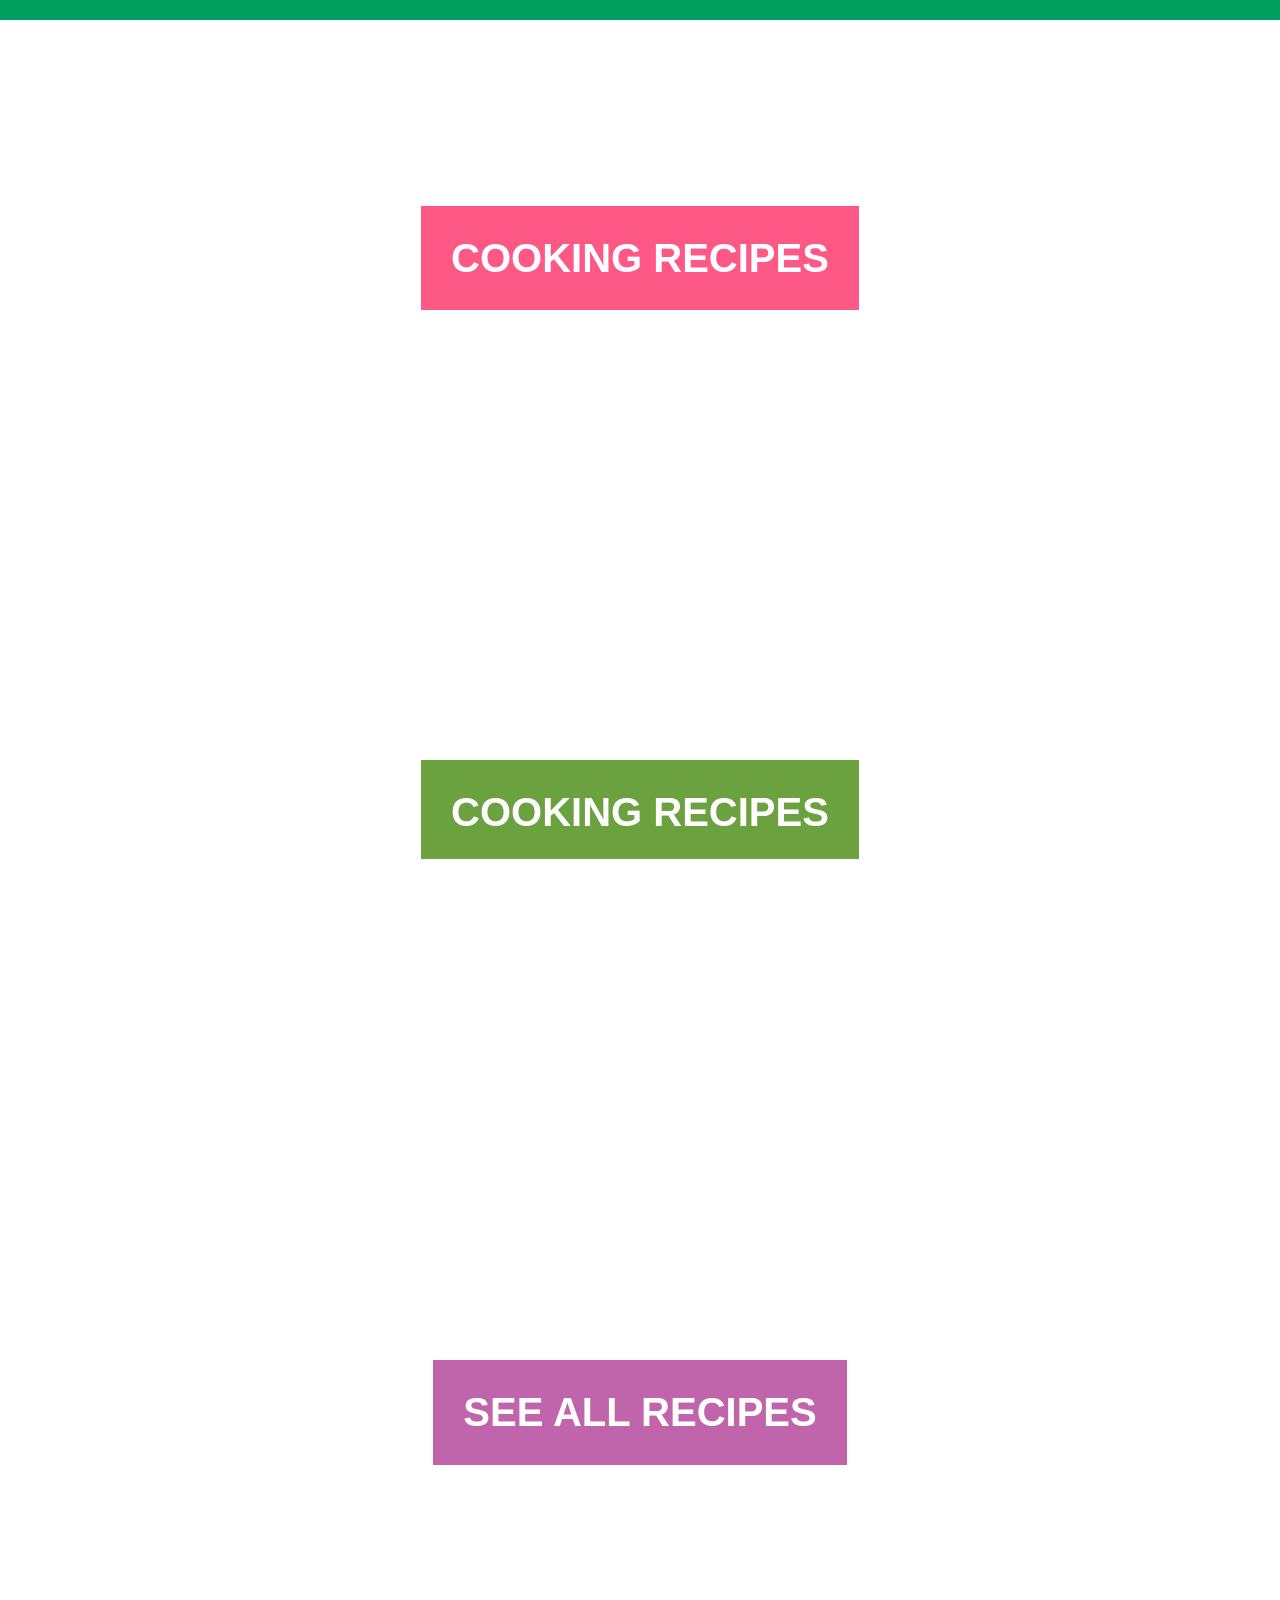
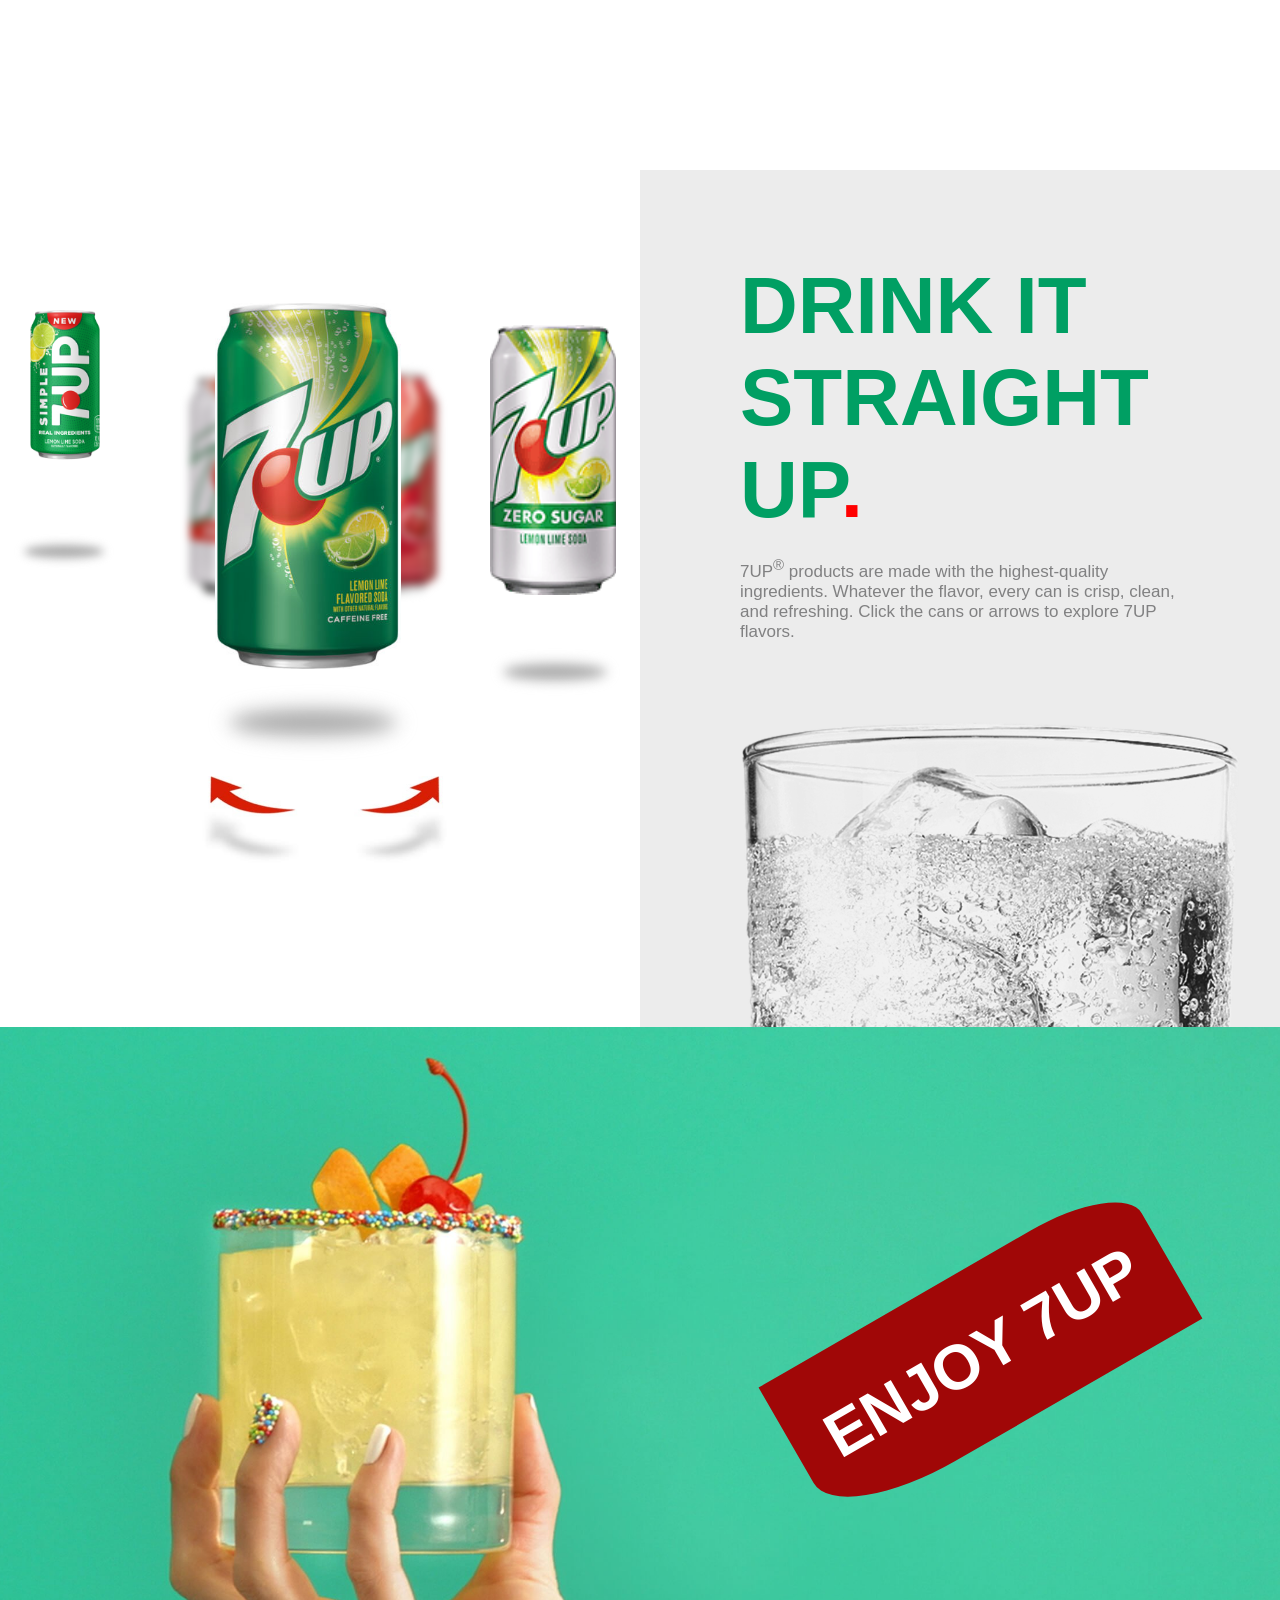
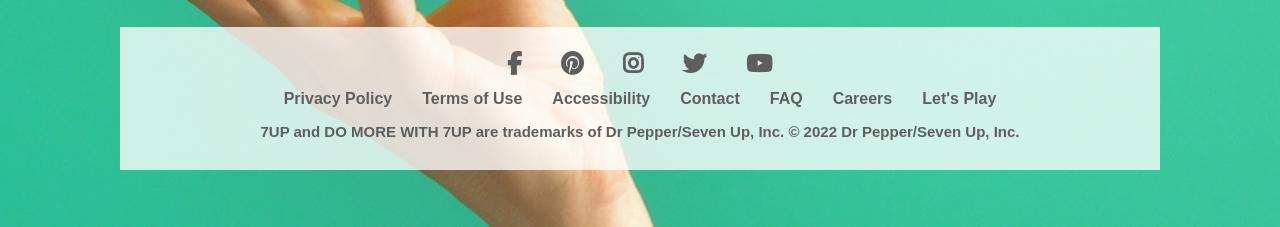
==== commit 5b07a321: "bootsrap added" ====
--- a/index.html
+++ b/index.html
@@ -7,8 +7,9 @@
     <meta name="viewport" content="width=device-width, initial-scale=1.0">
     <title>7up Website Cloning</title>
 
+    <!-- <link href="https://stackpath.bootstrapcdn.com/bootstrap/4.5.2/css/bootstrap.min.css" rel="stylesheet"> -->
     <link href="https://cdnjs.cloudflare.com/ajax/libs/font-awesome/6.5.1/css/all.min.css" rel="stylesheet">
-    <link rel="stylesheet" href="css/style.css">
+    <link rel="stylesheet" href="style.css">
 
     <!-- Google Fonts -->
     <link rel="preconnect" href="https://fonts.googleapis.com">
--- a/style.css
+++ b/style.css
@@ -0,0 +1,743 @@
+* {
+    margin: 0;
+    padding: 0;
+    box-sizing: border-box;
+    font-family: 'Roboto', sans-serif;
+    text-decoration: none;
+    list-style: none;
+    color: #ffffff;
+}
+
+:root {
+    --green: #009f63;
+    --pink: #fe5887;
+    --purple: #c064ac;
+    --lightgreen: #6ba13f;
+    --light: #ffffff;
+    --dark: #000000;
+    --grey: #ececec;
+    --darkgrey: #818182;
+    --red: red;
+}
+
+/*********************************************NAVBAR**************************************/
+
+.navbar {
+    position: fixed;
+    background-color: var(--green);
+    display: flex;
+    align-items: center;
+    justify-content: space-between;
+    width: 100vw;
+    height: 54px;
+    top: 0;
+    z-index: 9999999;
+}
+
+.links {
+    display: flex;
+    gap: 30px;
+    margin-left: 200px;
+    padding-right: 30px;
+}
+
+.navbar .fa-bars {
+    display: none;
+}
+
+
+
+.navbar>img {
+    position: relative;
+    top: 27px;
+    height: 98px;
+    padding-left: 20px;
+}
+
+.links :hover {
+    color: var(--dark);
+}
+
+/******************************************HERO************************************/
+
+.hero {
+    display: flex;
+    height: 100vh;
+    align-items: center;
+}
+
+.hero1stimg {
+    width: 100%;
+}
+
+.link {
+    color: var(--green);
+    text-transform: uppercase;
+    text-align: center;
+    font-size: 20px;
+    border: 3px solid;
+    padding: 12px 10px;
+    margin: 30px 110px 15px;
+}
+
+.refresh {
+    color: var(--green);
+    text-transform: uppercase;
+    text-align: center;
+    font-size: 30px;
+}
+
+.hero2ndimg {
+    width: 100%;
+}
+
+
+/*******************************************SECOND SECTION***************************************/
+
+.simplebanner {
+    background-image: url(../images/7up-simple-banner.jpg);
+    display: grid;
+    position: relative;
+    top: 100%;
+    bottom: 100%;
+    background-repeat: no-repeat;
+}
+
+.bannerimg {
+    width: 100%;
+    height: 100%;
+}
+
+.simplebanner div {
+    position: absolute;
+    background-image: url(../images/7up-simple-color-mobile.jpg);
+    margin-top: 180px;
+    margin-left: 100px;
+}
+
+.simplebanner h1 {
+    font-size: 4rem;
+    margin-bottom: 20px;
+}
+
+.simplebanner p {
+    font-size: 25px;
+}
+
+.p2 {
+    margin-bottom: 50px;
+}
+
+.simplebanner a {
+    background: var(--light);
+    color: var(--green);
+    padding: 20px;
+    font-size: 20px;
+    font-weight: 700;
+    background-position: fixed;
+}
+
+.one {
+    background-size: cover;
+    background-image: url(../images/module_cocktail.jpg);
+    background-repeat: no-repeat;
+    width: 100%;
+    height: 550px;
+    background-attachment: fixed;
+    display: flex;
+    justify-content: center;
+
+}
+
+.one img {
+    display: none;
+}
+
+.one h1 {
+    margin-top: 186px;
+    margin-bottom: 260px;
+    background-color: var(--pink);
+    font-size: 40px;
+    text-transform: uppercase;
+    padding: 30px;
+}
+
+.two {
+    background-size: cover;
+    background-image: url(../images/module_cooking.jpg);
+    background-repeat: no-repeat;
+    width: 100%;
+    height: 600px;
+    background-attachment: fixed;
+    display: flex;
+    justify-content: center;
+}
+
+.two img {
+    display: none;
+}
+
+.two h1 {
+    margin-top: 190px;
+    margin-bottom: 311px;
+    background-color: var(--lightgreen);
+    font-size: 40px;
+    text-transform: uppercase;
+    padding: 30px;
+}
+
+.three {
+    background-size: cover;
+    background-image: url(../images/module_seeall.jpg);
+    background-repeat: no-repeat;
+    width: 100%;
+    height: 600px;
+    background-attachment: fixed;
+    display: flex;
+    justify-content: center;
+}
+
+.three img {
+    display: none;
+}
+
+.three h1 {
+    margin-top: 190px;
+    margin-bottom: 305px;
+    background-color: var(--purple);
+    font-size: 40px;
+    text-transform: uppercase;
+    padding: 30px;
+}
+
+/****************************************CAROUSEL SECTION******************************************/
+
+.carousel {
+    display: grid;
+    grid-template-columns: 1fr 1fr;
+}
+
+.part1 div {
+    width: 100px;
+    display: grid;
+    padding: 120px 70px 101px 10px;
+    position: relative;
+}
+
+.image1 {
+    height: 153px;
+    width: 70px;
+    margin: 20px;
+}
+
+.image1shadow {
+    margin: 50px 0px 0px 4px;
+    width: 100px;
+}
+.part1 .c2 {
+    position: relative;
+    display: flex;
+    align-items: center;
+    margin: -418px 0px 0px 180px
+}
+
+.c2 .image2 {
+    height: 366px;
+    width: 186px;
+    position: absolute;
+    margin-left: 25px;
+    z-index: 1;
+}
+
+.c2 .backshadow {
+    position: relative;
+    height: 220px;
+    filter: blur(4px);
+}
+
+.c2 .backshadow1 {
+    position: relative;
+    padding-left: 8px;
+    height: 226px;
+    filter: blur(5px);
+}
+
+.c2 .image2shadow {
+    position: absolute;
+    width: 210px;
+    bottom: 0;
+    margin: -19px 0 -61px 18px;
+}
+
+.part1 .c3 {
+    position: relative;
+    display: flex;
+    margin: -495px 0px 0px 480px
+}
+
+.arrows{
+    width: 250px;
+    margin: 80px 0px 0px 200px;
+}
+
+.image3 {
+    position: relative;
+    height: 270px;
+    width: 126px;
+}
+
+.image3shadow {
+    position: absolute;
+    width: 130px;
+    bottom: 0;
+}
+
+.part2 {
+    background-color: var(--grey);
+}
+
+.part2 h1 {
+    font-size: 5rem;
+    color: var(--green);
+    margin: 90px 100px 0 100px;
+}
+
+.part2 h1 span {
+    color: var(--red);
+}
+
+sup {
+    color: var(--darkgrey);
+    font-size: 15px;
+}
+
+.part2 p {
+    margin: 20px 100px 0 100px;
+    color: var(--darkgrey);
+    font-size: 17px;
+}
+
+.part2 img {
+    margin: 80px auto -18px 100px;
+    max-width: 500px;
+    width: 100%;
+}
+
+
+/********************************FOOTER SECTION**********************************/
+.contain {
+    display: grid;
+    justify-content: center;
+    justify-items: center;
+}
+
+.footerimg {
+    width: 1385px;
+    height: 800px;
+    position: relative;
+}
+
+.contain .footerbox {
+    background-color: #ffffffc4;
+    position: absolute;
+    margin-top: 600px;
+}
+
+.footerbar ul {
+    display: flex;
+    justify-content: center;
+    gap: 30px;
+}
+
+.footerbar ul .navcontent {
+    color: #5e5e5e;
+    font-weight: 600;
+}
+
+.fa-brands {
+    font-size: 23px;
+    padding: 5px;
+    margin-bottom: 10px;
+}
+
+.contain .footerbox {
+    padding: 20px 80px 20px 80px;
+}
+
+.contain .footerbox p {
+    font-size: 15px;
+    color: #5e5e5e;
+    margin: 15px 10px 10px 10px;
+    font-weight: 600;
+    padding: 0px 50px 0px 50px;
+}
+
+.enjoy {
+    width: 419px;
+    height: 162px;
+    background-color: rgb(160, 7, 7);
+    position: absolute;
+    border-radius: 0 25% 0 32%;
+    transform: rotate(330deg);
+    margin: 245px -91px -33px 589px
+}
+
+.enjoy h1 {
+    font-size: 63px;
+    padding: 45px 10px 40px 35px;
+}
+
+/********************************************IPHONE 6/7/8**********************************/
+@media (max-width: 375px) {
+
+    /***********************navbar*****************/
+
+    .navbar {
+        position: fixed;
+        background-color: var(--green);
+        display: flex;
+        align-items: center;
+        justify-content: space-between;
+        width: 100vw;
+        height: 50px;
+        z-index: 9999999;
+    }
+
+    .navbar>img {
+        position: relative;
+        top: 21px;
+        padding-left: 20px;
+        width: 108px;
+        height: 66px;
+    }
+
+    .links {
+        display: none;
+    }
+
+    .navbar .fa-bars {
+        display: block;
+        padding-right: 20px;
+    }
+
+
+    .navbar .fa-bars:hover {
+        color: var(--dark);
+    }
+
+    /********************hero******************/
+
+    .hero {
+        display: flex;
+        flex-direction: column-reverse;
+        justify-content: center;
+        align-items: center;
+        height: 100vh;
+        margin-top: 85px;
+    }
+
+    .link {
+        color: var(--green);
+        text-transform: uppercase;
+        text-align: center;
+        font-size: 18px;
+        border: 2px solid;
+        margin: 14px 12px 100px 14px;
+    }
+
+    .hero1stimg {
+        width: 200px;
+    }
+
+    .refresh {
+        color: var(--green);
+        text-transform: uppercase;
+        text-align: center;
+        font-size: 22px;
+    }
+
+    /**********************banner***********************/
+
+    .bannerimg {
+        height: 349px;
+        margin-left: -235px;
+        width: auto;
+    }
+
+    .simplebanner {
+        top: 100%;
+        bottom: 100%;
+        background-repeat: no-repeat;
+
+    }
+
+    .simplebanner div {
+        background-image: url(../images/7up-simple-color-mobile.jpg);
+        width: 100%;
+        height: 253px;
+        margin-top: 334px;
+        margin-left: 0px;
+        text-align: center;
+    }
+
+    .simplebanner h1 {
+        font-size: 35px;
+        margin-bottom: 15px;
+        margin-top: 20px;
+    }
+
+    .simplebanner p {
+        font-size: 15px;
+        font-weight: 600;
+    }
+
+    .simplebanner a {
+        background: var(--light);
+        color: var(--green);
+        padding: 20px;
+        font-size: 16px;
+        font-weight: 700;
+        background-position: fixed;
+
+    }
+
+    .one {
+        background-size: 375px;
+        background-image: url(../images/module_cocktail.jpg);
+        background-repeat: no-repeat;
+        width: 100%;
+        height: 213px;
+        justify-content: center;
+        margin-top: 238px;
+    }
+
+    .one img {
+        display: flex;
+        position: relative;
+    }
+
+    .one h1 {
+        position: absolute;
+        margin-top: 101px;
+        margin-bottom: 86px;
+        background-color: var(--pink);
+        font-size: 16px;
+        text-transform: uppercase;
+        padding: 15px;
+    }
+
+    .two {
+        background-size: 375px;
+        background-image: url(../images/module_cooking.jpg);
+        background-repeat: no-repeat;
+        width: 100%;
+        height: 213px;
+        justify-content: center;
+    }
+
+    .two img {
+        display: flex;
+        position: relative;
+        width: 100%;
+    }
+
+    .two h1 {
+        position: absolute;
+        margin-top: 101px;
+        margin-bottom: 86px;
+        background-color: var(--lightgreen);
+        font-size: 16px;
+        text-transform: uppercase;
+        padding: 15px;
+    }
+
+    .three {
+        background-size: 375px;
+        background-image: url(../images/module_cooking.jpg);
+        background-repeat: no-repeat;
+        width: 100%;
+        height: 213px;
+        justify-content: center;
+    }
+
+    .three img {
+        display: flex;
+        position: relative;
+        width: 100%;
+    }
+
+    .three h1 {
+        position: absolute;
+        margin-top: 80px;
+        margin-bottom: 86px;
+        background-color: var(--purple);
+        font-size: 16px;
+        text-transform: uppercase;
+        padding: 13px;
+    }
+
+/* Carousel */
+
+.image1 {
+    height: 153px;
+    width: 70px;
+    margin: 8px;
+}
+
+.image1shadow {
+    margin: 40px 0px 0px -2px;
+    width: 100px;
+}
+.part1 .c2 {
+    position: relative;
+    display: flex;
+    align-items: center;
+    margin: -472px 0px 0px 116px;
+}
+.c2 .backshadow {
+    position: relative;
+    height: 220px;
+    width: 69px;
+}
+
+.c2 .backshadow1 {
+    position: relative;
+    margin-left: 32px;
+    height: 226px;
+    width: 70px;
+}
+
+.c2 .image2shadow {
+    position: absolute;
+    width: 150px;
+    bottom: 0;
+    margin: 0px 0px 24px 15px;
+}
+
+.part1 .c3 {
+    position: relative;
+    display: flex;
+    margin: -479px 0px 0px 303px;
+}
+
+.image3 {
+    position: relative;
+    height: 163px;
+    width: 60px;
+}
+
+.image3shadow {
+    position: absolute;
+    width: 86px;
+    bottom: 0;
+    margin: -34px 5px 47px -16px;
+}
+
+.c2 .image2 {
+    height: 269px;
+    width: 123px;
+    position: absolute;
+    margin-left: 26px;
+    z-index: 1;
+}
+
+.arrows {
+    width: 120px;
+    margin: 83px 0px 0px 155px;
+}
+    .carousel {
+        display: flex;
+        flex-direction: column-reverse;
+    }
+
+    .part2 h1 {
+        font-size: 4rem;
+        color: var(--green);
+        margin: 37px 12px 0px;
+    }
+
+    .part2 p {
+        margin: 15px 11px 0;
+        color: var(--darkgrey);
+        font-size: 16px;
+    }
+
+    .part2 img {
+        margin: 52px 0 -5px 80px;
+        max-width: 220px;
+        width: 100%;
+    }
+
+    /**************************Footer********************/
+
+    .contain {
+        display: grid;
+        justify-content: center;
+        justify-items: center;
+    }
+
+    .enjoy {
+        width: 154px;
+        height: 58px;
+        background-color: rgb(160, 7, 7);
+        position: absolute;
+        border-radius: 0 25% 0 32%;
+        transform: rotate(330deg);
+        margin: 86px -36px 0px 117px;
+    }
+
+    .enjoy h1 {
+        font-size: 20px;
+        padding: 17px 0px 9px 24px;
+    }
+
+    .footerimg {
+        height: 400px;
+        width: 100%;
+        position: relative;
+    }
+
+    .contain .footerbox {
+        background-color: #ffffffc4;
+        position: absolute;
+        margin: 190px 20px 20px 20px;
+    }
+
+    .footerbar ul {
+        display: flex;
+        justify-content: center;
+        gap: 12px;
+    }
+     ul .navcontent {
+        color: #5e5e5e;
+        font-weight: 600;
+        font-size: 14px;
+    }
+    
+    ul .fl {
+        color: #5e5e5e;
+        font-weight: 600;
+        font-size: 11px;
+    }
+    .fa-brands {
+        font-size: 20px;
+        padding: 5px;
+        margin-bottom: 10px;
+    }
+
+    .contain .footerbox {
+        padding: 20px 80px 20px 80px;
+    }
+
+    .contain .footerbox p {
+        font-size: 8px;
+        color: #5e5e5e;
+        margin: 15px 10px 10px 10px;
+        font-weight: 600;
+        text-align: center;
+    }
+
+    .footerlinks li{
+        font-size: large;
+    }
+}
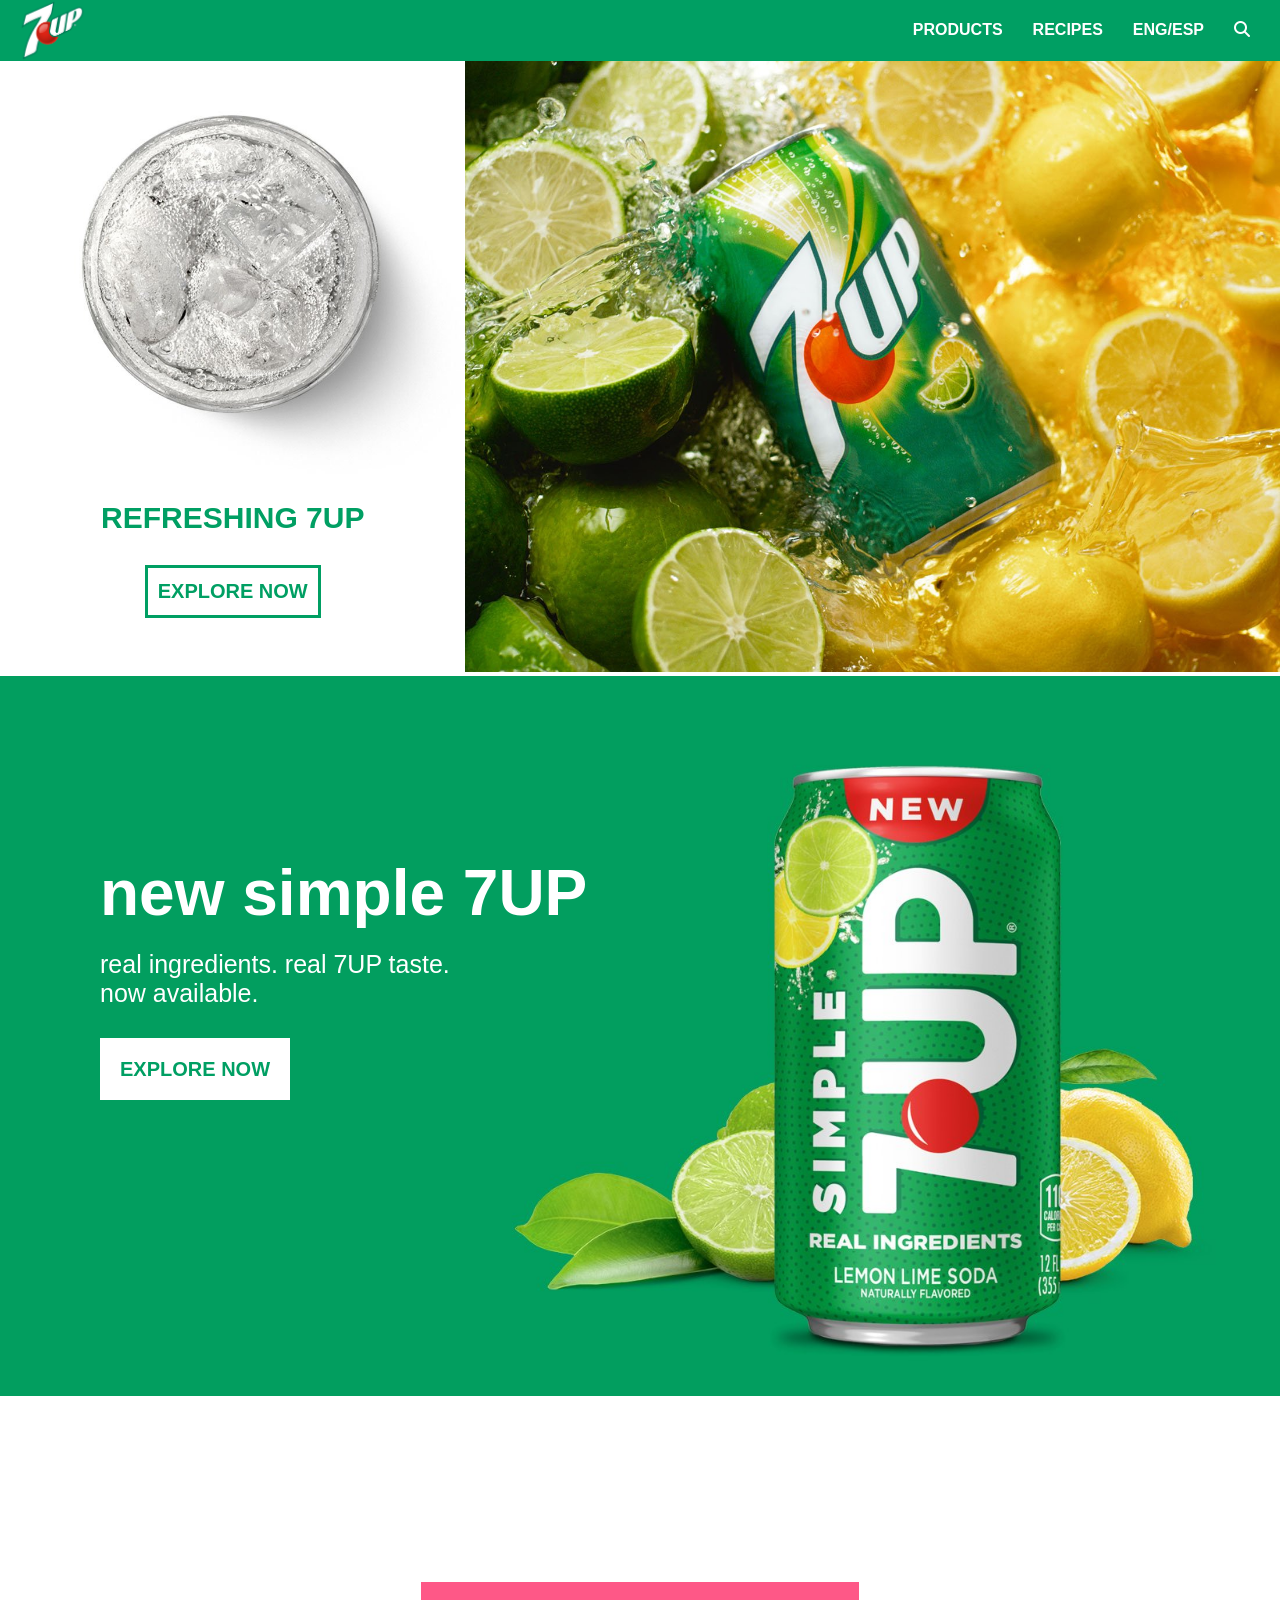
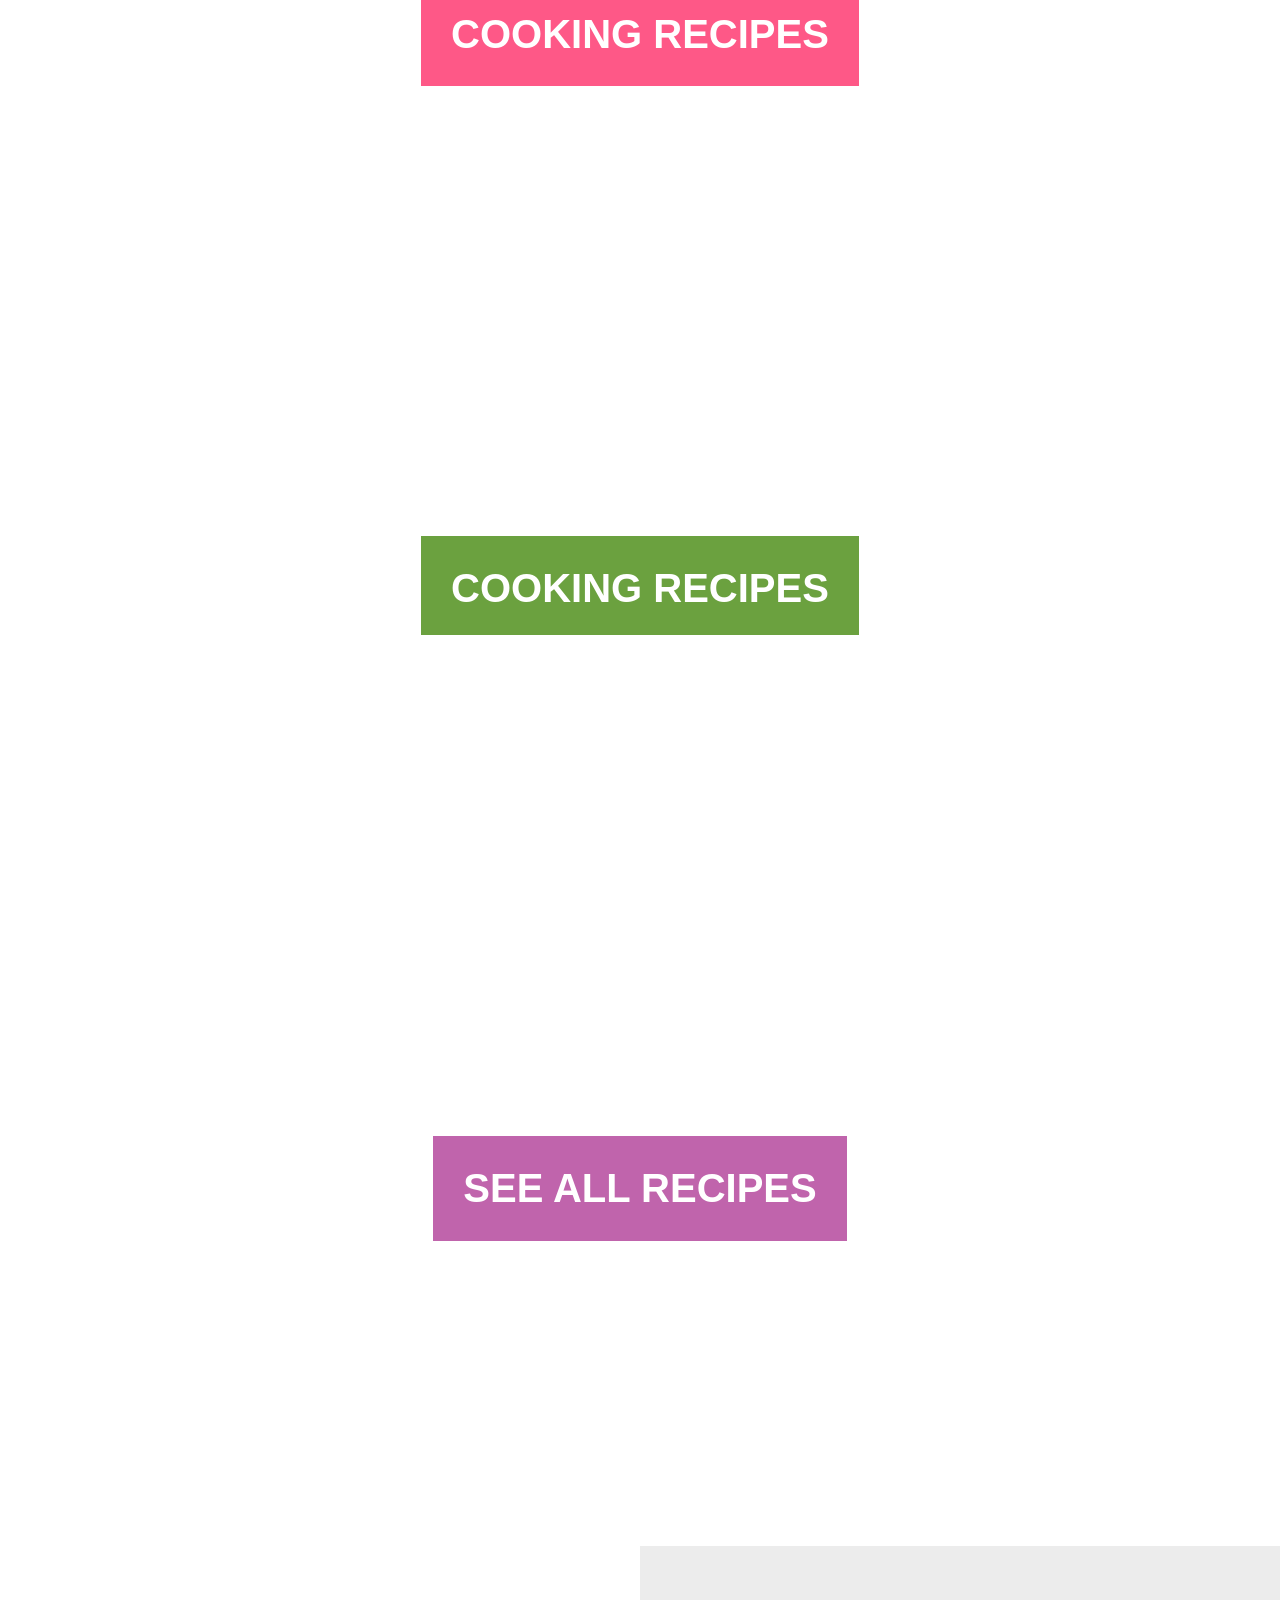
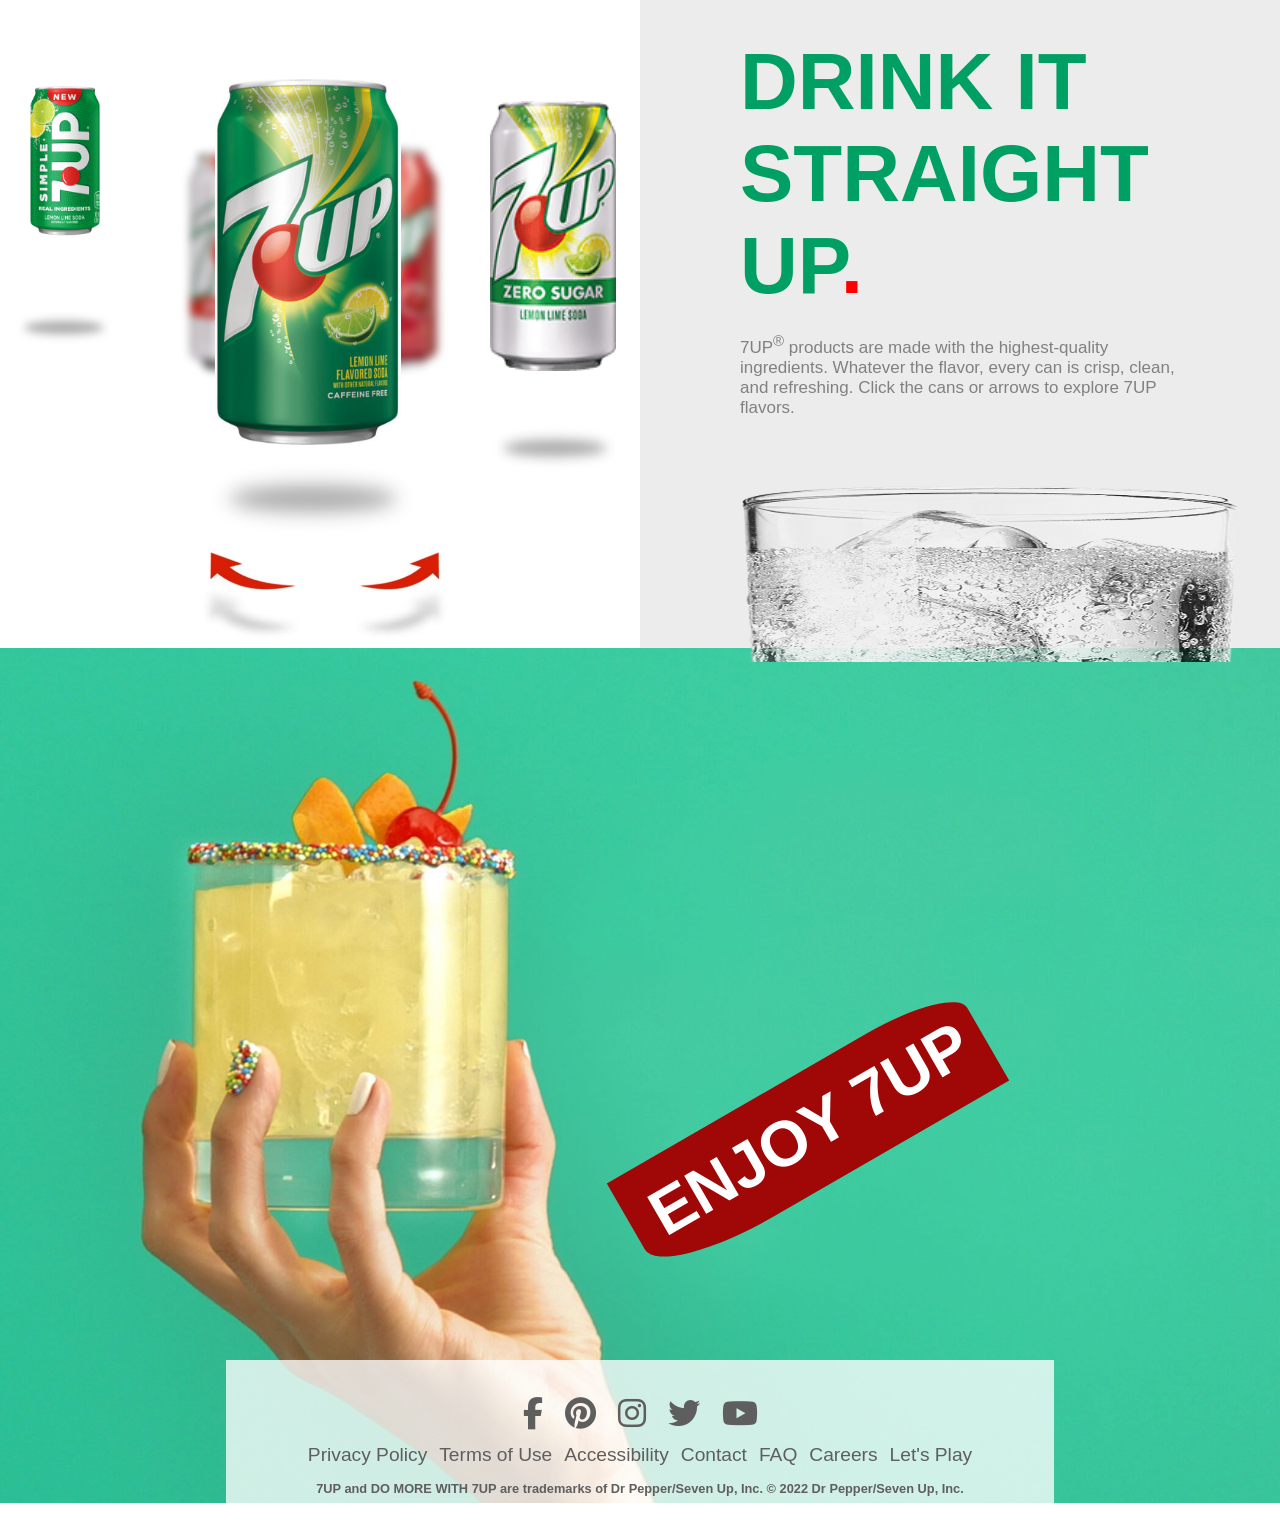
==== commit c093dfa1: "bootsrap added" ====
--- a/index.html
+++ b/index.html
@@ -21,44 +21,41 @@
 </head>
 
 <body>
-    <section id="navigation">
-        <nav class="navbar">
+    <nav class="navbar">
+        <img src="images/7up-logo.png" alt="Logo">
+        <i class="fa-solid fa-bars"></i> <!-- Hamburger Icon -->
+        <ul class="links">
+            <a href="#">
+                <li style="font-weight: 600;">PRODUCTS</li>
+            </a>
+            <a href="#">
+                <li style="font-weight: 600;">RECIPES</li>
+            </a>
+            <a href="#">
+                <li style="font-weight: 600;">ENG/ESP</li>
+            </a>
+            <a href="#">
+                <i class="fa-solid fa-magnifying-glass"></i>
+            </a>
+        </ul>
+    </nav>
 
-            <img src="images/7up-logo.png" alt="">
-
-            <i class="fa-solid fa-bars"></i>
-
-            <ul class="links">
-                <a href="#">
-                    <li style="font-weight: 600;">PRODUCTS</li>
-                </a>
-                <a href="#">
-                    <li style="font-weight: 600;">RECIPES</li>
-                </a>
-                <a href="#">
-                    <li style="font-weight: 600;">ENG/ESP</li>
-                </a>
-                <a href="#"><i class="fa-solid fa-magnifying-glass"></i></a>
-            </ul>
-        </nav>
-    </section>
 
     <!-- HERO -->
 
-    <section>
-        <div class="hero">
-            <div>
-                <img src="images/7up.jpg" class="hero1stimg" alt="">
-                <h2 class="refresh">refreshing 7up</h2>
-                <a href="#">
-                    <h3 class="link">explore now</h3>
-                </a>
-            </div>
-            <div>
-                <img src="images/7up_featured.jpg" class="hero2ndimg" alt="">
-            </div>
+    <section class="hero">
+        <div class="hero-content">
+            <img src="images/7up.jpg" class="hero1stimg" alt="">
+            <h2 class="refresh">Refreshing 7up</h2>
+            <a href="#">
+                <h3 class="link">Explore Now</h3>
+            </a>
+        </div>
+        <div>
+            <img src="images/7up_featured.jpg" class="hero2ndimg" alt="">
         </div>
     </section>
+
 
     <!-- SECOND SECTION -->
     <section>
@@ -124,38 +121,38 @@
 
     <!-- FOOTER SECTION -->
 
-    <section id="footer">
-        <div class="contain">
-            <img src="images/footer-bg.jpg" class="footerimg" alt="">
+    <section class="contain">
+        <div class="enjoy">
+            <h1>ENJOY 7UP</h1>
+        </div>
 
-            <div class="enjoy">
-                <h1>ENJOY 7UP</h1>
-            </div>
-
-            <div class="footerbox">
-                <nav class="footerbar">
-                    <ul>
-                        <li><a href="#"><i class="fa-brands fa-facebook-f navcontent"></i></a></li>
-                        <li><a href="#"><i class="fa-brands fa-pinterest  navcontent"></i></a></li>
-                        <li><a href="#"><i class="fa-brands fa-instagram  navcontent"></i></a></li>
-                        <li><a href="#"><i class="fa-brands fa-twitter  navcontent"></i></a></li>
-                        <li><a href="#"><i class="fa-brands fa-youtube  navcontent"></i></a></li>
-                    </ul>
-                    <ul class="footerlinks">
-                        <li><a href="#" class="navcontent fl"> Privacy Policy</a></li>
-                        <li><a href="#" class="navcontent fl">Terms of Use</a></li>
-                        <li><a href="#" class="navcontent fl">Accessibility</a></li>
-                        <li><a href="#" class="navcontent fl">Contact</a></li>
-                        <li><a href="#" class="navcontent fl">FAQ</a></li>
-                        <li><a href="#" class="navcontent fl">Careers</a></li>
-                        <li><a href="#" class="navcontent fl">Let's Play</a></li>
-                    </ul>
-                </nav>
-                <p>7UP and DO MORE WITH 7UP are trademarks of Dr Pepper/Seven Up, Inc. © 2022 Dr Pepper/Seven Up, Inc.
-                </p>
-            </div>
+        <div class="footerbox">
+            <nav class="footerbar">
+                <ul>
+                    <li><a href="#"><i class="fa-brands fa-facebook-f navcontent"></i></a></li>
+                    <li><a href="#"><i class="fa-brands fa-pinterest  navcontent"></i></a></li>
+                    <li><a href="#"><i class="fa-brands fa-instagram  navcontent"></i></a></li>
+                    <li><a href="#"><i class="fa-brands fa-twitter  navcontent"></i></a></li>
+                    <li><a href="#"><i class="fa-brands fa-youtube  navcontent"></i></a></li>
+                </ul>
+                <ul class="footerlinks">
+                    <li><a href="#" class="navcontent fl"> Privacy Policy</a></li>
+                    <li><a href="#" class="navcontent fl">Terms of Use</a></li>
+                    <li><a href="#" class="navcontent fl">Accessibility</a></li>
+                    <li><a href="#" class="navcontent fl">Contact</a></li>
+                    <li><a href="#" class="navcontent fl">FAQ</a></li>
+                    <li><a href="#" class="navcontent fl">Careers</a></li>
+                    <li><a href="#" class="navcontent fl">Let's Play</a></li>
+                </ul>
+            </nav>
+            <p>7UP and DO MORE WITH 7UP are trademarks of Dr Pepper/Seven Up, Inc. © 2022 Dr Pepper/Seven Up, Inc.
+            </p>
         </div>
     </section>
+
+    <script src="https://stackpath.bootstrapcdn.com/bootstrap/4.5.2/js/bootstrap.min.js"></script>
+    <!-- <script src="https://cdnjs.cloudflare.com/ajax/libs/font-awesome/6.5.1/js/all.min.js"></script> -->
+    <script src="script.js"></script>
 </body>
 
 </html>
--- a/style.css
+++ b/style.css
@@ -29,41 +29,92 @@
     align-items: center;
     justify-content: space-between;
     width: 100vw;
-    height: 54px;
-    top: 0;
-    z-index: 9999999;
+    margin-bottom: 5rem;
+    z-index: 999;
+}
+
+.navbar img {
+    height: 3.8rem;
+    padding: 0 1rem;
+}
+
+.navbar .fa-bars {
+    display: none;
+    font-size: 30px;
+    color: white;
 }
 
 .links {
     display: flex;
     gap: 30px;
+    list-style: none;
     margin-left: 200px;
     padding-right: 30px;
-}
-
-.navbar .fa-bars {
-    display: none;
-}
-
-
-
-.navbar>img {
-    position: relative;
-    top: 27px;
-    height: 98px;
-    padding-left: 20px;
-}
-
-.links :hover {
+    align-items: center;
+}
+
+.links a {
+    color: white;
+    text-decoration: none;
+}
+
+.links li {
+    font-weight: 600;
+}
+
+/* Hover effect */
+.links a:hover,
+.links li:hover {
     color: var(--dark);
 }
 
+/* Responsive Styles */
+@media (max-width: 1024px) {
+    .links {
+        margin-left: 0;
+        padding-right: 20px;
+    }
+}
+
+@media (max-width: 768px) {
+    .links {
+        display: none;
+    }
+
+    .navbar .fa-bars {
+        display: block; /* Show hamburger icon */
+    }
+
+    .navbar.open .links {
+        display: flex; /* Show the links when navbar is open */
+    }
+
+    .navbar img {
+        height: 60px;
+    }
+}
+
+@media (max-width: 480px) {
+    .navbar img {
+        height: 50px;
+    }
+
+    .links {
+        gap: 15px;
+    }
+}
+
+
 /******************************************HERO************************************/
 
 .hero {
     display: flex;
-    height: 100vh;
-    align-items: center;
+    padding-top: 2rem;
+}
+
+.hero-content {
+    text-align: center; /* Center the content */
+    max-width: 600px; /* Limit the width to prevent stretching */
 }
 
 .hero1stimg {
@@ -77,7 +128,8 @@
     font-size: 20px;
     border: 3px solid;
     padding: 12px 10px;
-    margin: 30px 110px 15px;
+    margin: 30px 0 15px;
+    display: inline-block; /* Ensure it behaves like a button */
 }
 
 .refresh {
@@ -89,6 +141,77 @@
 
 .hero2ndimg {
     width: 100%;
+    height: auto;
+}
+
+/* Responsive Styles */
+@media (max-width: 1024px) {
+    .hero {
+        flex-direction: column; /* Stack the sections vertically on tablets */
+        height: auto;
+    }
+
+    .hero1stimg {
+        width: 100%;
+    }
+
+    .hero-content {
+        padding: 0 20px;
+    }
+
+    .refresh {
+        font-size: 24px; /* Adjust font size for medium screens */
+    }
+
+    .link {
+        font-size: 18px; /* Adjust font size for medium screens */
+        margin: 20px 0;
+    }
+
+    .hero2ndimg {
+        width: 100%;
+        margin-top: 20px;
+    }
+}
+
+@media (max-width: 768px) {
+    .hero {
+        flex-direction: column; /* Stack content for smaller screens */
+        height: auto;
+    }
+
+    .hero1stimg {
+        width: 100%;
+    }
+
+    .refresh {
+        font-size: 22px; /* Adjust font size for smaller screens */
+    }
+
+    .link {
+        font-size: 16px; /* Reduce font size for small screens */
+        margin: 15px 0;
+    }
+
+    .hero2ndimg {
+        width: 100%;
+    }
+}
+
+@media (max-width: 480px) {
+    .refresh {
+        font-size: 20px; /* Further reduce font size for very small screens */
+    }
+
+    .link {
+        font-size: 14px; /* Further reduce link font size */
+        padding: 10px 8px; /* Adjust padding for small screens */
+    }
+
+    .hero2ndimg {
+        width: 100%;
+        margin-top: 15px;
+    }
 }
 
 
@@ -215,6 +338,7 @@
 .carousel {
     display: grid;
     grid-template-columns: 1fr 1fr;
+    width: 100%;
 }
 
 .part1 div {
@@ -318,426 +442,89 @@
 }
 
 .part2 img {
-    margin: 80px auto -18px 100px;
+    margin: 67px auto -18px 100px;
     max-width: 500px;
     width: 100%;
+    height: 11.1rem;
 }
 
 
 /********************************FOOTER SECTION**********************************/
 .contain {
+   background-image: url(./images/footer-bg.jpg);
+   background-repeat: no-repeat;
+   width: 100%;
+   background-size: cover;
+   background-position: center;
+    height: 95vh;
+}
+
+ /**************************Footer********************/
+
+ .contain {
     display: grid;
     justify-content: center;
     justify-items: center;
 }
 
-.footerimg {
-    width: 1385px;
-    height: 800px;
-    position: relative;
-}
-
-.contain .footerbox {
-    background-color: #ffffffc4;
-    position: absolute;
-    margin-top: 600px;
-}
-
-.footerbar ul {
-    display: flex;
-    justify-content: center;
-    gap: 30px;
-}
-
-.footerbar ul .navcontent {
-    color: #5e5e5e;
-    font-weight: 600;
-}
-
-.fa-brands {
-    font-size: 23px;
-    padding: 5px;
-    margin-bottom: 10px;
-}
-
-.contain .footerbox {
-    padding: 20px 80px 20px 80px;
-}
-
-.contain .footerbox p {
-    font-size: 15px;
-    color: #5e5e5e;
-    margin: 15px 10px 10px 10px;
-    font-weight: 600;
-    padding: 0px 50px 0px 50px;
-}
-
 .enjoy {
-    width: 419px;
-    height: 162px;
+    width: 25rem;
+    height: 7rem;
     background-color: rgb(160, 7, 7);
     position: absolute;
     border-radius: 0 25% 0 32%;
     transform: rotate(330deg);
-    margin: 245px -91px -33px 589px
+    bottom: -218rem;
+    right: 17rem;
 }
 
 .enjoy h1 {
-    font-size: 63px;
-    padding: 45px 10px 40px 35px;
-}
-
-/********************************************IPHONE 6/7/8**********************************/
-@media (max-width: 375px) {
-
-    /***********************navbar*****************/
-
-    .navbar {
-        position: fixed;
-        background-color: var(--green);
-        display: flex;
-        align-items: center;
-        justify-content: space-between;
-        width: 100vw;
-        height: 50px;
-        z-index: 9999999;
-    }
-
-    .navbar>img {
-        position: relative;
-        top: 21px;
-        padding-left: 20px;
-        width: 108px;
-        height: 66px;
-    }
-
-    .links {
-        display: none;
-    }
-
-    .navbar .fa-bars {
-        display: block;
-        padding-right: 20px;
-    }
-
-
-    .navbar .fa-bars:hover {
-        color: var(--dark);
-    }
-
-    /********************hero******************/
-
-    .hero {
-        display: flex;
-        flex-direction: column-reverse;
-        justify-content: center;
-        align-items: center;
-        height: 100vh;
-        margin-top: 85px;
-    }
-
-    .link {
-        color: var(--green);
-        text-transform: uppercase;
-        text-align: center;
-        font-size: 18px;
-        border: 2px solid;
-        margin: 14px 12px 100px 14px;
-    }
-
-    .hero1stimg {
-        width: 200px;
-    }
-
-    .refresh {
-        color: var(--green);
-        text-transform: uppercase;
-        text-align: center;
-        font-size: 22px;
-    }
-
-    /**********************banner***********************/
-
-    .bannerimg {
-        height: 349px;
-        margin-left: -235px;
-        width: auto;
-    }
-
-    .simplebanner {
-        top: 100%;
-        bottom: 100%;
-        background-repeat: no-repeat;
-
-    }
-
-    .simplebanner div {
-        background-image: url(../images/7up-simple-color-mobile.jpg);
-        width: 100%;
-        height: 253px;
-        margin-top: 334px;
-        margin-left: 0px;
-        text-align: center;
-    }
-
-    .simplebanner h1 {
-        font-size: 35px;
-        margin-bottom: 15px;
-        margin-top: 20px;
-    }
-
-    .simplebanner p {
-        font-size: 15px;
-        font-weight: 600;
-    }
-
-    .simplebanner a {
-        background: var(--light);
-        color: var(--green);
-        padding: 20px;
-        font-size: 16px;
-        font-weight: 700;
-        background-position: fixed;
-
-    }
-
-    .one {
-        background-size: 375px;
-        background-image: url(../images/module_cocktail.jpg);
-        background-repeat: no-repeat;
-        width: 100%;
-        height: 213px;
-        justify-content: center;
-        margin-top: 238px;
-    }
-
-    .one img {
-        display: flex;
-        position: relative;
-    }
-
-    .one h1 {
-        position: absolute;
-        margin-top: 101px;
-        margin-bottom: 86px;
-        background-color: var(--pink);
-        font-size: 16px;
-        text-transform: uppercase;
-        padding: 15px;
-    }
-
-    .two {
-        background-size: 375px;
-        background-image: url(../images/module_cooking.jpg);
-        background-repeat: no-repeat;
-        width: 100%;
-        height: 213px;
-        justify-content: center;
-    }
-
-    .two img {
-        display: flex;
-        position: relative;
-        width: 100%;
-    }
-
-    .two h1 {
-        position: absolute;
-        margin-top: 101px;
-        margin-bottom: 86px;
-        background-color: var(--lightgreen);
-        font-size: 16px;
-        text-transform: uppercase;
-        padding: 15px;
-    }
-
-    .three {
-        background-size: 375px;
-        background-image: url(../images/module_cooking.jpg);
-        background-repeat: no-repeat;
-        width: 100%;
-        height: 213px;
-        justify-content: center;
-    }
-
-    .three img {
-        display: flex;
-        position: relative;
-        width: 100%;
-    }
-
-    .three h1 {
-        position: absolute;
-        margin-top: 80px;
-        margin-bottom: 86px;
-        background-color: var(--purple);
-        font-size: 16px;
-        text-transform: uppercase;
-        padding: 13px;
-    }
-
-/* Carousel */
-
-.image1 {
-    height: 153px;
-    width: 70px;
-    margin: 8px;
-}
-
-.image1shadow {
-    margin: 40px 0px 0px -2px;
-    width: 100px;
-}
-.part1 .c2 {
-    position: relative;
-    display: flex;
-    align-items: center;
-    margin: -472px 0px 0px 116px;
-}
-.c2 .backshadow {
-    position: relative;
-    height: 220px;
-    width: 69px;
-}
-
-.c2 .backshadow1 {
-    position: relative;
-    margin-left: 32px;
-    height: 226px;
-    width: 70px;
-}
-
-.c2 .image2shadow {
+    font-size: 4rem;
+    padding: 17px 0px 9px 24px;
+}
+
+.footerimg {
+    height: 400px;
+    width: 100%;
+    position: relative;
+}
+
+.contain .footerbox {
+    background-color: #ffffffc4;
     position: absolute;
-    width: 150px;
-    bottom: 0;
-    margin: 0px 0px 24px 15px;
-}
-
-.part1 .c3 {
-    position: relative;
-    display: flex;
-    margin: -479px 0px 0px 303px;
-}
-
-.image3 {
-    position: relative;
-    height: 163px;
-    width: 60px;
-}
-
-.image3shadow {
-    position: absolute;
-    width: 86px;
-    bottom: 0;
-    margin: -34px 5px 47px -16px;
-}
-
-.c2 .image2 {
-    height: 269px;
-    width: 123px;
-    position: absolute;
-    margin-left: 26px;
-    z-index: 1;
-}
-
-.arrows {
-    width: 120px;
-    margin: 83px 0px 0px 155px;
-}
-    .carousel {
-        display: flex;
-        flex-direction: column-reverse;
-    }
-
-    .part2 h1 {
-        font-size: 4rem;
-        color: var(--green);
-        margin: 37px 12px 0px;
-    }
-
-    .part2 p {
-        margin: 15px 11px 0;
-        color: var(--darkgrey);
-        font-size: 16px;
-    }
-
-    .part2 img {
-        margin: 52px 0 -5px 80px;
-        max-width: 220px;
-        width: 100%;
-    }
-
-    /**************************Footer********************/
-
-    .contain {
-        display: grid;
-        justify-content: center;
-        justify-items: center;
-    }
-
-    .enjoy {
-        width: 154px;
-        height: 58px;
-        background-color: rgb(160, 7, 7);
-        position: absolute;
-        border-radius: 0 25% 0 32%;
-        transform: rotate(330deg);
-        margin: 86px -36px 0px 117px;
-    }
-
-    .enjoy h1 {
-        font-size: 20px;
-        padding: 17px 0px 9px 24px;
-    }
-
-    .footerimg {
-        height: 400px;
-        width: 100%;
-        position: relative;
-    }
-
-    .contain .footerbox {
-        background-color: #ffffffc4;
-        position: absolute;
-        margin: 190px 20px 20px 20px;
-    }
-
-    .footerbar ul {
-        display: flex;
-        justify-content: center;
-        gap: 12px;
-    }
-     ul .navcontent {
-        color: #5e5e5e;
-        font-weight: 600;
-        font-size: 14px;
-    }
-    
-    ul .fl {
-        color: #5e5e5e;
-        font-weight: 600;
-        font-size: 11px;
-    }
-    .fa-brands {
-        font-size: 20px;
-        padding: 5px;
-        margin-bottom: 10px;
-    }
-
-    .contain .footerbox {
-        padding: 20px 80px 20px 80px;
-    }
-
-    .contain .footerbox p {
-        font-size: 8px;
-        color: #5e5e5e;
-        margin: 15px 10px 10px 10px;
-        font-weight: 600;
-        text-align: center;
-    }
-
-    .footerlinks li{
-        font-size: large;
-    }
+    top: 285rem;
+}
+
+.footerbar ul {
+    display: flex;
+    justify-content: center;
+    gap: 12px;
+}
+
+ul .fl {
+    color: #5e5e5e;
+    font-weight: 500;
+    font-size: 1.2rem;
+}
+.fa-brands {
+    font-size: 2rem;
+    padding: 5px;
+    margin-bottom: 10px;
+    color: #5e5e5e;
+}
+
+.contain .footerbox {
+    padding: 2rem 5rem;
+}
+
+.contain .footerbox p {
+    font-size: .8rem;
+    color: #5e5e5e;
+    margin: 15px 10px 10px 10px;
+    font-weight: 600;
+    text-align: center;
+}
+
+.footerlinks li{
+    font-size: large;
 }
